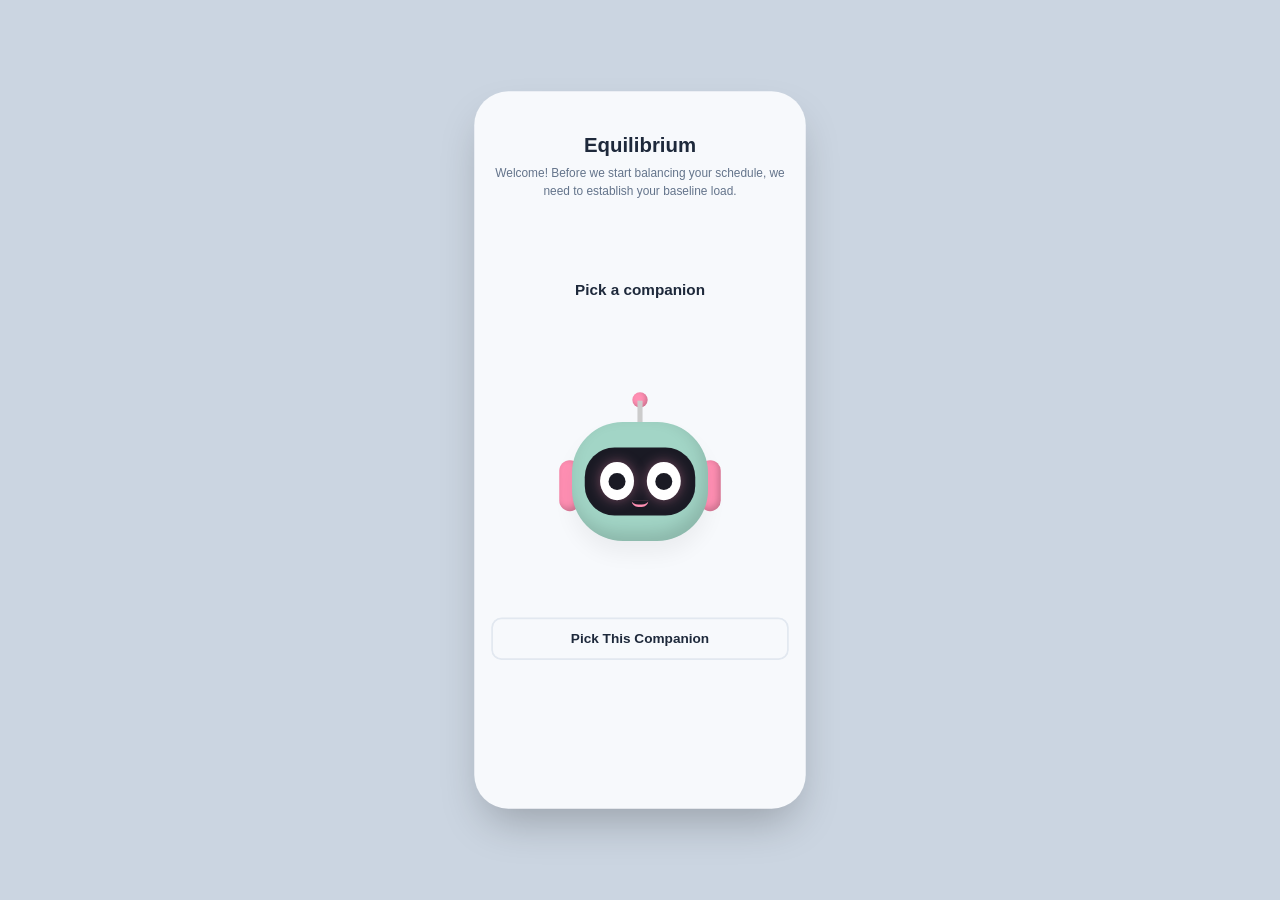
==== Carry.html @ 3a6c18b0 "First commit" ====
<!DOCTYPE html>
<html lang="en">
<head>
    <meta charset="UTF-8">
    <meta name="viewport" content="width=device-width, initial-scale=1.0">
    <title>Beating the Burnout - App Prototype</title>
    <link rel="stylesheet" href="Carry.css">
</head>
<body>

    <div class="mobile-frame">
        
        <div id="view-welcome" class="view active">
            <h1 style="text-align: center; margin-top: 20px;">Equilibrium</h1>
            <p style="text-align: center;">Welcome! Before we start balancing your schedule, we need to establish your baseline load.</p>
            
            <div class="avatar-selection">

                <h2 id="avatarTitle" style="text-align: center; margin-top: 0;">Pick a companion</h2>
                <div class="speech-bubble" id="welcomeSpeechBubble">Hi! Swipe to pick your companion.</div>
                <div class="carousel" id="avatarCarousel">
                    <div class="carousel-slide">
                        <div class="robot-wrapper">
                            <div class="antenna-ball"></div><div class="antenna"></div>
                            <div class="ear left"></div><div class="ear right"></div>
                            <div class="robot-head">
                                <div class="robot-face">
                                    <div class="eye"><div class="pupil"></div></div>
                                    <div class="eye"><div class="pupil"></div></div>
                                    <div class="smile"></div>
                                </div>
                            </div>
                        </div>
                    </div>
                    
                    <div class="carousel-slide">
                        <div class="robot-wrapper alt-robot">
                            <div class="antenna-ball"></div><div class="antenna"></div>
                            <div class="ear left"></div><div class="ear right"></div>
                            <div class="robot-head">
                                <div class="robot-face">
                                    <div class="eye"><div class="pupil"></div></div>
                                    <div class="eye"><div class="pupil"></div></div>
                                    <div class="smile"></div>
                                </div>
                            </div>
                        </div>
                    </div>
                </div>

                <button class="btn btn-outline" id="pickAvatarBtn" onclick="selectAvatar()">Pick This Companion</button>
            </div>

            <button class="btn hidden" id="startSetupBtn" onclick="goTo('view-profile-setup')">Start Setup</button>
        </div>


        <div id="view-profile-setup" class="view" style="justify-content: center; padding-bottom: 30px;">
    
            <div style="position: relative;">
                <h1 style="max-width: 60%; margin-top: 0;">Profile Setup</h1>
                <p>Tell us a bit about yourself.</p>
                
                <!-- The "Play Area" for the robot -->
                <div class="robot-stage">
                    <div class="robot-mover" id="miniCompanionMover">
                        
                        <!-- Scaler wrapper locks the size -->
                        <div class="robot-scaler" style="transform: scale(0.22); transform-origin: top right; pointer-events: auto; cursor: pointer;">
                            
                            <div class="robot-wrapper walking" id="miniCompanion">
                                            
                                <div class="zzz z1">Z</div>
                                <div class="zzz z2">z</div>
                                <div class="zzz z3">z</div>

                                <div class="antenna-ball"></div><div class="antenna"></div>
                                <div class="ear left"></div><div class="ear right"></div>
                                <div class="robot-head">
                                    <div class="robot-face">
                                        <div class="eye"><div class="pupil"></div></div>
                                        <div class="eye"><div class="pupil"></div></div>
                                        <div class="smile"></div>
                                    </div>
                                </div>
                                
                                <!-- The Body -->
                                <div class="robot-body">
                                    <div class="robot-arm left"></div>
                                    <div class="robot-arm right"></div>
                                    <div class="robot-chest"></div>
                                </div>

                                <!-- The Legs -->
                                <div class="robot-leg left"></div>
                                <div class="robot-leg right"></div>
                                            
                            </div> <!-- Closes robot-wrapper -->
                        </div> <!-- Closes robot-scaler -->
                    </div> <!-- Closes robot-mover -->
                </div> <!-- Closes robot-stage -->
            </div> <!-- Closes the relative header container -->
            
            <!-- Now the form sits safely OUTSIDE the robot's stage -->
            <div class="input-group"><label>Name</label><input type="text" placeholder="Your Name" class="idle-tracker"></div>
            <div class="input-group"><label>Age</label><input type="number" placeholder="e.g. 21" class="idle-tracker"></div>
            <div class="input-group"><label>Field of Study</label><input type="text" value="BSc Computer Science (AI)" class="idle-tracker"></div>
            <div class="input-group"><label>Year of Study</label>
                <select class="idle-tracker"><option>Year 1</option><option>Year 2</option><option>Year 3</option><option>Year 4</option></select>
            </div>
            
            <button class="btn" style="margin-top: 20px;" onclick="goTo('view-schedule-setup')">Next: Weekly Schedule</button>
        </div>

        <div id="view-schedule-setup" class="view">
    
            <!-- Header Layout -->
            <div style="position: relative; margin-bottom: 20px; margin-top: 15px; display: flex; justify-content: space-between; align-items: flex-start;">
                
                <!-- Left Text Container (Restricted width so it forces a clean wrap) -->
                <div style="max-width: 170px;">
                    <h1 style="margin-top: 0; margin-bottom: 4px; font-size: 22px; line-height: 1.2;">Weekly Schedule</h1>
                    <p style="margin-bottom: 0; font-size: 13px;">Plan your average week.</p>
                </div>
                
                <!-- Right Robot & Speech Bubble Container -->
                <div class="robot-stage" style="position: relative; top: 0; right: 0; width: 110px; height: 100px; flex-shrink: 0;">
                    <div class="schedule-speech-bubble" id="scheduleSpeechBubble">
                        Lots of classes! You're expanding your mind. 🧠
                    </div>
                    
                    <div class="robot-scaler" style="transform: scale(0.24); transform-origin: top right; position: absolute; top: 0; right: 0;">
                        <div class="robot-wrapper" id="scheduleCompanion">
                            <div class="antenna-ball"></div><div class="antenna"></div>
                            <div class="ear left"></div><div class="ear right"></div>
                            <div class="robot-head">
                                <div class="robot-face">
                                    <div class="eye"><div class="pupil"></div></div>
                                    <div class="eye"><div class="pupil"></div></div>
                                    <div class="smile"></div>
                                </div>
                            </div>
                            <div class="robot-body" style="transform: translateX(-50%) translateY(20px);">
                                <div class="robot-arm left"></div>
                                <div class="robot-arm right"></div>
                                <div class="robot-chest"></div>
                            </div>
                            <div class="robot-leg left" style="transform: translateY(20px);"></div>
                            <div class="robot-leg right" style="transform: translateY(20px);"></div>
                        </div>
                    </div>
                </div>
            </div>

            <!-- Total Hours Counter -->
            <div style="text-align: center; margin-bottom: 15px; background: white; padding: 10px; border-radius: 12px; border: 1px solid var(--border);">
                <span style="font-size: 14px; font-weight: 600; color: var(--text-muted);">Total Weekly Load: <strong id="weeklyTotalDisplay" style="color: var(--primary); font-size: 18px;">0</strong> hours</span>
            </div>

            <!-- JavaScript will inject the 7 days here -->
            <div id="scheduleAccordion" style="display: flex; flex-direction: column; gap: 10px;"></div>
            
            <button class="btn" style="margin-top: 20px;" onclick="goTo('view-survey')">Next: Stress Survey</button>
        </div>

        <div id="view-survey" class="view" style="justify-content: center; align-items: center; padding-bottom: 40px; padding-top: 50px;">
            
            <p id="surveyProgress" style="font-size: 14px; font-weight: 700; color: var(--text-muted); margin-bottom: 30px; text-transform: uppercase; letter-spacing: 1px;">Question 1 of 10</p>
            
            <!-- Adjusted height from 260px to 200px to keep the layout tight -->
            <div class="robot-stage" style="position: relative; width: 100%; height: 200px; margin-bottom: 20px; display: flex; justify-content: center;">
                
                <div class="survey-speech-bubble" id="surveySpeechBubble">
                    How often have you felt mentally overwhelmed by academic demands?
                </div>
                
                <!-- Robot scaled up to 0.55 (Head Only) -->
                <div class="robot-scaler" style="transform: scale(0.55); transform-origin: top center; position: absolute; top: 115px;">
                    <div class="robot-wrapper" id="surveyCompanion">
                        <div class="antenna-ball"></div><div class="antenna"></div>
                        <div class="ear left"></div><div class="ear right"></div>
                        <div class="robot-head">
                            <div class="robot-face">
                                <div class="eye"><div class="pupil"></div></div>
                                <div class="eye"><div class="pupil"></div></div>
                                <div class="smile"></div>
                            </div>
                        </div>
                    </div>
                </div>
            </div>

            <!-- Survey Options -->
            <div id="surveyOptions" style="width: 100%; transition: opacity 0.3s;">
                
                <div id="surveyAnswerButtons" style="display: flex; flex-direction: column; gap: 12px;">
                    <button class="btn btn-outline" style="margin-top: 0;" onclick="answerSurvey(1)">Never</button>
                    <button class="btn btn-outline" style="margin-top: 0;" onclick="answerSurvey(2)">Rarely</button>
                    <button class="btn btn-outline" style="margin-top: 0;" onclick="answerSurvey(3)">Sometimes</button>
                    <button class="btn btn-outline" style="margin-top: 0;" onclick="answerSurvey(4)">Often</button>
                    <button class="btn btn-outline" style="margin-top: 0;" onclick="answerSurvey(5)">Always</button>
                </div>
                
                <button id="surveyIdleButton" class="btn hidden" style="margin-top: 0;" onclick="wakeSurveyRobot()">Yes, I'm here!</button>

            </div>
            
        </div>

        <div id="view-calendar" class="view" style="padding-top: 40px;">
            <p style="font-size: 11px; font-weight: 700; color: var(--text-muted); text-transform: uppercase; letter-spacing: 1.5px; margin-bottom: 8px;">Class Schedule</p>
            <h1 style="margin-top: 0; margin-bottom: 15px; font-size: 28px;">Import your timetable</h1>
            <p style="margin-bottom: 30px;">Export your university calendar as a .ics file and import it here. Equilibrium will use it to understand your class density.</p>
            
            <!-- File Drop Zone -->
            <div class="drop-zone" id="calendarDropZone" onclick="simulateFileUpload()">
                <span style="font-size: 36px; display: block; margin-bottom: 12px;">📅</span>
                <div style="font-weight: 700; color: var(--text-dark); margin-bottom: 5px; font-size: 15px;">Drop your .ics file here</div>
                <div style="font-size: 13px; color: var(--text-muted);">or tap to browse files</div>
            </div>

            <!-- Instructions Box -->
            <div class="info-box">
                <div style="font-weight: 700; color: #1e40af; font-size: 13px; margin-bottom: 6px;">How to export from your uni portal</div>
                <div style="font-size: 12px; color: #475569; line-height: 1.6;">
                    Most university portals (like APSpace, Outlook, or Canvas) let you export your timetable as an .ics file from Settings → Export or Download calendar.
                </div>
            </div>

            <div style="flex: 1;"></div>

            <button id="importBtn" class="btn disabled-btn" disabled>Choose a file first</button>
            <button class="btn btn-outline" style="border: none; margin-top: 10px; color: var(--text-muted); font-weight: 600;" onclick="goTo('view-overview')">Skip for now</button>
        </div>

        <div id="view-overview" class="view" style="justify-content: center; align-items: center; text-align: center;">
            
            <!-- Centered Robot Avatar (Tighter height to remove the invisible gap) -->
            <div class="robot-stage" style="position: relative; width: 100%; height: 75px; margin-bottom: 5px;">
                <div class="robot-scaler" style="position: absolute; top: 0; left: 50%; transform: translateX(-50%) scale(0.45); transform-origin: top center;">
                    <div class="robot-wrapper" id="overviewCompanion">
                        <div class="antenna-ball"></div><div class="antenna"></div>
                        <div class="ear left"></div><div class="ear right"></div>
                        <div class="robot-head">
                            <div class="robot-face">
                                <div class="eye"><div class="pupil"></div></div>
                                <div class="eye"><div class="pupil"></div></div>
                                <div class="smile"></div>
                            </div>
                        </div>
                    </div>
                </div>
            </div>

            <!-- Dynamic Summary Text -->
            <h2 style="margin-bottom: 5px; color: var(--text-muted); font-size: 13px; text-transform: uppercase; letter-spacing: 1px;">Stress Level</h2>
            <h1 id="overviewLevel" style="font-size: 42px; color: var(--urgent); margin-top: 0; margin-bottom: 12px;">High</h1>
            
            <p id="overviewText" style="max-width: 90%; margin: 0 auto 25px auto; font-size: 15px; color: var(--text-dark); font-weight: 500; line-height: 1.5;">
                Maintaining a perfect academic record takes immense dedication. You're already carrying a heavy load, so your Rebalance tab will be crucial — check it daily.
            </p>

            <!-- Side-by-Side Metric Cards -->
            <div style="display: flex; gap: 15px; width: 100%; margin-bottom: 25px;">
                <div class="card stat-card" style="flex: 1; margin-bottom: 0;">
                    <div class="stat-value" id="overviewHours">0h</div>
                    <div class="stat-label">Weekly Commitment</div>
                </div>
                <div class="card stat-card" style="flex: 1; margin-bottom: 0;">
                    <div class="stat-value" id="overviewScore" style="color: var(--urgent);">0%</div>
                    <div class="stat-label">Stress Score</div>
                </div>
            </div>
            
            <!-- Added margin-top: 0 to override the global CSS pushing it to the bottom -->
            <button class="btn" style="margin-top: 0;" onclick="launchApp()">Enter Dashboard</button>
        </div>

        <div id="main-dashboard" class="view" style="padding-top: 30px; padding-bottom: 90px;">
            
            <!-- Dark Hero Card -->
            <div class="dark-hero-card">
                <div style="font-size: 10px; font-weight: 700; color: #a8a29e; letter-spacing: 1px; margin-bottom: 5px;">BURNOUT RISK</div>
                
                <div style="display: flex; align-items: baseline; gap: 10px; margin-bottom: 10px;">
                    <div id="dashScore" style="font-size: 48px; font-family: Georgia, serif; color: white;">61</div>
                    <div id="dashStatus" style="font-size: 14px; font-weight: 700; color: #d97706;">Elevated</div>
                </div>
                
                <p style="font-size: 12px; color: #a8a29e; max-width: 70%; margin: 0; line-height: 1.4;">
                    You're carrying a lot. Check the Rebalance tab for targeted relief.
                </p>

                <!-- Interactive Dashboard Robot -->
                <div class="dash-speech-bubble" id="dashSpeechBubble">Tap me for a quick check-in!</div>
                <div class="robot-scaler" style="position: absolute; top: 15px; right: 15px; transform: scale(0.35); transform-origin: top right; cursor: pointer;">
                    <div class="robot-wrapper" id="dashCompanion" onclick="interactDashRobot()">
                        <div class="antenna-ball"></div><div class="antenna"></div>
                        <div class="ear left"></div><div class="ear right"></div>
                        <div class="robot-head">
                            <div class="robot-face">
                                <div class="eye"><div class="pupil"></div></div>
                                <div class="eye"><div class="pupil"></div></div>
                                <div class="smile"></div>
                            </div>
                        </div>
                    </div>
                </div>
            </div>

            <!-- Load Distribution Radar (Inline SVG) -->
            <div class="card" style="padding: 20px; display: flex; flex-direction: column; align-items: center;">
                <div style="font-size: 11px; font-weight: 700; color: var(--text-muted); letter-spacing: 1px; margin-bottom: 20px; align-self: flex-start;">LOAD DISTRIBUTION</div>
                
                <svg viewBox="0 0 120 115" style="width: 100%; max-width: 250px; overflow: visible;">
                    <!-- Web Grid -->
                    <polygon points="60,20 98,47.6 83.5,92.4 36.5,92.4 22,47.6" fill="none" stroke="#e2e8f0" stroke-width="1"/>
                    <polygon points="60,40 79,53.8 71.7,76.2 48.2,76.2 41,53.8" fill="none" stroke="#e2e8f0" stroke-width="1"/>
                    
                    <!-- Spokes -->
                    <line x1="60" y1="60" x2="60" y2="20" stroke="#e2e8f0" stroke-width="1"/>
                    <line x1="60" y1="60" x2="98" y2="47.6" stroke="#e2e8f0" stroke-width="1"/>
                    <line x1="60" y1="60" x2="83.5" y2="92.4" stroke="#e2e8f0" stroke-width="1"/>
                    <line x1="60" y1="60" x2="36.5" y2="92.4" stroke="#e2e8f0" stroke-width="1"/>
                    <line x1="60" y1="60" x2="22" y2="47.6" stroke="#e2e8f0" stroke-width="1"/>
                    
                    <!-- Data Polygon (Fills based on percentages) -->
                    <polygon points="60,24 82.8,52.5 69.4,72.9 45.8,79.4 48.5,56.2" fill="rgba(47, 62, 70, 0.15)" stroke="#2f3e46" stroke-width="1.5" stroke-linejoin="round"/>
                    
                    <!-- Colored Data Points -->
                    <circle cx="60" cy="24" r="3.5" fill="#3b82f6" /> <!-- Mental -->
                    <circle cx="82.8" cy="52.5" r="3.5" fill="#0f766e" /> <!-- Time -->
                    <circle cx="69.4" cy="72.9" r="3.5" fill="#84cc16" /> <!-- Physical -->
                    <circle cx="45.8" cy="79.4" r="3.5" fill="#ea580c" /> <!-- Social -->
                    <circle cx="48.5" cy="56.2" r="3.5" fill="#a16207" /> <!-- Errands -->

                    <!-- Labels -->
                    <text x="60" y="12" font-size="5" text-anchor="middle" fill="#64748b" font-weight="700">Mental</text>
                    <text x="102" y="50" font-size="5" text-anchor="start" fill="#64748b" font-weight="700">Time</text>
                    <text x="86" y="102" font-size="5" text-anchor="middle" fill="#64748b" font-weight="700">Physical</text>
                    <text x="34" y="102" font-size="5" text-anchor="middle" fill="#64748b" font-weight="700">Social</text>
                    <text x="18" y="50" font-size="5" text-anchor="end" fill="#64748b" font-weight="700">Errands</text>
                </svg>
            </div>

            <!-- Category Grid with Progress Rings -->
            <div class="category-grid">
                <!-- Variables handle the ring colors and fill percentages -->
                <div class="cat-card" style="background: #eff6ff; --c-bg: #eff6ff; --c-fill: #3b82f6; --c-track: #dbeafe; --pct: 90%; --c-text: #1e3a8a;">
                    <div class="cat-ring"><span>90%</span></div>
                    <div><div class="cat-title">Mental</div><div class="cat-status">Overloaded</div></div>
                </div>
                
                <div class="cat-card" style="background: #f0fdf4; --c-bg: #f0fdf4; --c-fill: #0f766e; --c-track: #ccfbf1; --pct: 60%; --c-text: #134e4a;">
                    <div class="cat-ring"><span>60%</span></div>
                    <div><div class="cat-title">Time</div><div class="cat-status">Heavy</div></div>
                </div>
                
                <div class="cat-card" style="background: #f0fdfa; --c-bg: #f0fdfa; --c-fill: #84cc16; --c-track: #ecfccb; --pct: 40%; --c-text: #3f6212;">
                    <div class="cat-ring"><span>40%</span></div>
                    <div><div class="cat-title">Physical</div><div class="cat-status">Moderate</div></div>
                </div>
                
                <div class="cat-card" style="background: #fff7ed; --c-bg: #fff7ed; --c-fill: #ea580c; --c-track: #ffedd5; --pct: 60%; --c-text: #9a3412;">
                    <div class="cat-ring"><span>60%</span></div>
                    <div><div class="cat-title">Social</div><div class="cat-status">Heavy</div></div>
                </div>
                
                <div class="cat-card" style="background: #fafaf9; --c-bg: #fafaf9; --c-fill: #a16207; --c-track: #e7e5e4; --pct: 30%; --c-text: #44403c;">
                    <div class="cat-ring"><span>30%</span></div>
                    <div><div class="cat-title">Errands</div><div class="cat-status">Moderate</div></div>
                </div>
            </div>

            <!-- Existing Current Tasks (Retained) -->
            <div class="card">
                <h2>Current Tasks</h2>
                <div class="task-item">
                    <div><div style="font-size:14px; font-weight:600; color:var(--text-dark);">Anti-Scam Chatbot NLP</div><span class="tag tag-urgent">Urgent</span><span class="tag tag-area">🧠 Mental</span></div>
                </div>
                <div class="task-item">
                    <div><div style="font-size:14px; font-weight:600; color:var(--text-dark);">Tour Management Slides</div><span class="tag tag-normal">Normal</span><span class="tag tag-area">⏱️ Time</span></div>
                </div>
            </div>

        </div>

        <div id="main-rebalance" class="view">
            <h1>Rebalance</h1>
            <p>Actions to lower your stress levels.</p>

            <div class="card" style="border-left: 4px solid var(--urgent);">
                <h2>🚨 Urgent Actions (Do Today)</h2>
                <div class="task-item">
                    <div><div style="font-size:14px; font-weight:600;">4-7-8 Breathing Exercise</div><p style="margin:0; font-size:12px;">Takes 3 minutes. High mental load detected.</p></div>
                    <button style="background:var(--primary); color:white; border:none; padding:8px 12px; border-radius:8px;">Start</button>
                </div>
                <div class="task-item">
                    <div><div style="font-size:14px; font-weight:600;">Do Nothing for 15 Min</div><p style="margin:0; font-size:12px;">Mandatory circuit breaker.</p></div>
                    <button style="background:var(--primary); color:white; border:none; padding:8px 12px; border-radius:8px;">Start</button>
                </div>
            </div>

            <div class="card" style="border-left: 4px solid var(--normal);">
                <h2>🌱 Normal Actions (This Week)</h2>
                <div class="task-item"><div><div style="font-size:14px; font-weight:600;">Step outside for 10 min</div><span class="tag tag-area">💪 Physical</span></div></div>
                <div class="task-item"><div><div style="font-size:14px; font-weight:600;">Clear two small errands</div><span class="tag tag-area">🛍️ Errands</span></div></div>
            </div>
        </div>

        <div id="main-log" class="view">
            <h1>Log Load</h1>
            <p>Add a new task to your schedule.</p>
            
            <div class="card">
                <div class="input-group"><label>Task Name</label><input type="text" placeholder="e.g. Study for AI Midterm"></div>
                <div class="input-group"><label>Category Area</label><select><option>Mental</option><option>Time</option><option>Physical</option><option>Social</option><option>Errands</option></select></div>
                <div class="input-group"><label>Urgency Level</label><select><option>Normal</option><option>Urgent</option></select></div>
                <div class="input-group"><label>Estimated Stress (1-10)</label><input type="number" placeholder="8"></div>
                <div class="input-group"><label>Deadline</label><input type="date"></div>
                <button class="btn">Add to Schedule</button>
            </div>

            <h2>Current Log</h2>
            <div class="card">
                <div class="task-item"><div><strong>APU Atrium Prep</strong> <br><span class="tag tag-area">👥 Social</span></div><span>Due Friday</span></div>
                <div class="task-item"><div><strong>Laundry</strong> <br><span class="tag tag-area">🛍️ Errands</span></div><span>Due Sunday</span></div>
            </div>
        </div>

        <div id="main-profile" class="view">
            <h1>Profile</h1>
            <div class="card">
                <h2>Demographics</h2>
                <p style="margin-bottom: 5px;"><strong>Name:</strong> Demo User</p>
                <p style="margin-bottom: 5px;"><strong>University:</strong> APU</p>
                <p style="margin-bottom: 5px;"><strong>Program:</strong> BSc Computer Science (AI)</p>
                <p style="margin-bottom: 5px;"><strong>CGPA Record:</strong> 4.0</p>
            </div>

            <div class="card">
                <h2>Stress Baseline</h2>
                <p>Your current baseline risk is <strong>65%</strong>.</p>
                <button class="btn btn-outline" onclick="startRetest()">Re-test Stress Level</button>
            </div>

            <div class="card">
                <h2>Weekly Schedule Load</h2>
                <div style="display:flex; align-items:flex-end; height:100px; gap:8px; margin-top:20px;">
                    <div style="flex:1; background:var(--c-time); height:60%; border-radius:4px 4px 0 0;"></div>
                    <div style="flex:1; background:var(--c-time); height:80%; border-radius:4px 4px 0 0;"></div>
                    <div style="flex:1; background:var(--urgent); height:95%; border-radius:4px 4px 0 0;"></div>
                    <div style="flex:1; background:var(--c-time); height:70%; border-radius:4px 4px 0 0;"></div>
                    <div style="flex:1; background:var(--c-time); height:50%; border-radius:4px 4px 0 0;"></div>
                    <div style="flex:1; background:var(--c-social); height:30%; border-radius:4px 4px 0 0;"></div>
                    <div style="flex:1; background:var(--c-social); height:40%; border-radius:4px 4px 0 0;"></div>
                </div>
                <div style="display:flex; justify-content:space-between; margin-top:8px; font-size:10px; font-weight:bold; color:var(--text-muted);">
                    <span>M</span><span>T</span><span>W</span><span>T</span><span>F</span><span>S</span><span>S</span>
                </div>
            </div>
        </div>

        <div id="main-robot" class="view">
            <h1>AI Assistant</h1>
            <p>Daily Check-in.</p>
            
            <div class="card" style="height: 400px; display: flex; flex-direction: column; background: #f8fafc;">
                <div style="text-align: center; font-size: 10px; color: var(--text-muted); margin-bottom: 15px;">Today, 8:00 AM</div>
                <div class="chat-msg bot"><div class="bubble">Good morning! Your total burnout risk has slightly increased to 75% 🔴 based on yesterday's logs.</div></div>
                <div class="chat-msg bot"><div class="bubble">You have 2 urgent tasks today: Anti-Scam Chatbot NLP and 4-7-8 Breathing. How is your Mental load feeling right now?</div></div>
                <div class="chat-msg user"><div class="bubble">A bit high. I need to focus on the chatbot today.</div></div>

                <div style="flex: 1;"></div>
                <div style="display: flex; gap: 10px;">
                    <input type="text" placeholder="Reply..." style="flex:1; padding:12px; border:1px solid var(--border); border-radius:20px;">
                    <button style="background:var(--primary); color:white; border:none; border-radius:50%; width:40px; height:40px;">↑</button>
                </div>
            </div>
        </div>

        <div class="bottom-nav" id="appNav">
            <button class="nav-btn active" onclick="navTo('main-dashboard', this)">📊<span>Dash</span></button>
            <button class="nav-btn" onclick="navTo('main-rebalance', this)">⚡<span>Rebalance</span></button>
            <button class="nav-btn" onclick="navTo('main-log', this)">➕<span>Log</span></button>
            <button class="nav-btn" onclick="navTo('main-profile', this)">👤<span>Profile</span></button>
            <button class="nav-btn" onclick="navTo('main-robot', this)">🤖<span>AI Chat</span></button>
        </div>

    </div>

    <script src="Carry.js"></script>
</body>
</html>
---- Carry.css ----
:root {
    --bg-color: #f7f9fc;
    --surface: #ffffff;
    --primary: #4f46e5;
    --primary-light: #e0e7ff;
    --text-dark: #1e293b;
    --text-muted: #64748b;
    --border: #e2e8f0;
    --urgent: #ef4444;
    --normal: #10b981;
    
    /* Radar Colors */
    --c-mental: #8b5cf6;
    --c-time: #3b82f6;
    --c-physical: #f43f5e;
    --c-social: #f59e0b;
    --c-errands: #10b981;

    /* Robot Colors */
    --robot-teal: #a2d5c6;
    --robot-pink: #ff8fb3;
    --robot-dark: #1a1a24;
}

* { box-sizing: border-box; margin: 0; padding: 0; font-family: -apple-system, BlinkMacSystemFont, "Segoe UI", Roboto, sans-serif; }

body {
    background: #cbd5e1;
    display: flex; justify-content: center; align-items: center;
    min-height: 100vh;
}

.mobile-frame {
    width: 390px; height: 844px; background: var(--bg-color);
    border-radius: 40px; box-shadow: 0 25px 50px -12px rgba(0, 0, 0, 0.25);
    position: relative; overflow: hidden; display: flex; flex-direction: column;
}

/* View Controller */
.view { display: none; flex-direction: column; height: 100%; overflow-y: auto; padding: 30px 20px 100px 20px; scrollbar-width: none; }
.view::-webkit-scrollbar { display: none; }
.view.active { display: flex; animation: fadeIn 0.3s ease-out; }
@keyframes fadeIn { from { opacity: 0; transform: translateY(10px); } to { opacity: 1; transform: translateY(0); } }

/* Typography & Globals */
h1 { font-size: 24px; color: var(--text-dark); margin-bottom: 8px; }
h2 { font-size: 18px; color: var(--text-dark); margin-bottom: 12px; margin-top: 20px; }
p { color: var(--text-muted); font-size: 14px; line-height: 1.5; margin-bottom: 20px; }

.btn {
    background: var(--primary); color: white; border: none; padding: 14px;
    border-radius: 12px; font-size: 16px; font-weight: 600; cursor: pointer;
    width: 100%; text-align: center; margin-top: auto; transition: all 0.2s;
}
.btn:active { transform: scale(0.98); }
.btn-outline { background: transparent; border: 2px solid var(--border); color: var(--text-dark); margin-top: 10px; }
.hidden { display: none !important; }

.card { background: var(--surface); border-radius: 16px; padding: 16px; margin-bottom: 16px; box-shadow: 0 4px 6px -1px rgba(0,0,0,0.05); border: 1px solid var(--border); }
.input-group { margin-bottom: 15px; }
.input-group label { display: block; font-size: 12px; font-weight: 600; color: var(--text-muted); margin-bottom: 5px; text-transform: uppercase; }
.input-group input, .input-group select { width: 100%; padding: 12px; border: 1px solid var(--border); border-radius: 8px; background: #f8fafc; font-size: 14px; }

/* ================= ROBOT & CAROUSEL CSS ================= */
.avatar-selection { flex: 1; display: flex; flex-direction: column; justify-content: center; position: relative; }

/* Shared Speech Bubble */
.speech-bubble {
    background: white; color: var(--text-dark); padding: 15px 20px; border-radius: 20px; font-weight: 600; font-size: 15px;
    box-shadow: 0 10px 20px rgba(0,0,0,0.1); 
    position: relative; /* Changed from absolute */
    width: 85%; margin: 15px auto 0 auto; /* Centers it and adds space above */
    opacity: 0; transform: translateY(10px); transition: all 0.3s ease; text-align: center; z-index: 200; pointer-events: none;
}
.speech-bubble.active { opacity: 1; transform: translateY(0); }
.speech-bubble::after { content: ''; position: absolute; bottom: -10px; left: 50%; transform: translateX(-50%); border-width: 10px 10px 0; border-style: solid; border-color: white transparent transparent transparent; }

.carousel {
    display: flex; overflow-x: auto; scroll-snap-type: x mandatory;
    scrollbar-width: none; gap: 20px; padding: 20px 0; margin-bottom: 20px;
    scroll-behavior: smooth; margin-top: 10px; /* Reduced to bring the robots closer to the bubble */
}
.carousel::-webkit-scrollbar { display: none; }
.carousel-slide { flex: 0 0 100%; scroll-snap-align: center; display: flex; justify-content: center; align-items: center; height: 220px; }

.robot-wrapper { position: relative; animation: float 4s ease-in-out infinite; cursor: pointer; }
.robot-wrapper.dizzy { animation: shake 0.5s ease-in-out infinite; }

@keyframes float { 0%, 100% { transform: translateY(0px); } 50% { transform: translateY(-15px); } }
@keyframes shake { 0%, 100% { transform: translate(0, 0); } 25% { transform: translate(-2px, 2px); } 50% { transform: translate(2px, -2px); } 75% { transform: translate(-2px, -2px); } }
@keyframes cycle-eye { 0% { transform: rotate(0deg) translateX(8px); } 100% { transform: rotate(360deg) translateX(8px); } }

.ear { width: 25px; height: 60px; background: var(--robot-pink); position: absolute; top: 45px; border-radius: 15px; box-shadow: inset -3px -3px 8px rgba(0,0,0,0.2); z-index: 1; }
.ear.left { left: -15px; } .ear.right { right: -15px; }
.antenna { width: 6px; height: 30px; background: #ccc; position: absolute; top: -25px; left: 50%; transform: translateX(-50%); z-index: 1; }
.antenna-ball { width: 18px; height: 18px; background: var(--robot-pink); border-radius: 50%; position: absolute; top: -35px; left: 50%; transform: translateX(-50%); box-shadow: inset -2px -2px 5px rgba(0,0,0,0.2); }
.robot-head { width: 160px; height: 140px; background: var(--robot-teal); border-radius: 60px; position: relative; box-shadow: inset -5px -10px 20px rgba(0,0,0,0.15), 0 15px 25px rgba(0,0,0,0.05); display: flex; justify-content: center; align-items: center; z-index: 2; }
.robot-face { width: 130px; height: 80px; background: var(--robot-dark); border-radius: 35px; display: flex; justify-content: center; align-items: center; gap: 15px; position: relative; }

/* --- Robot Body Parts --- */
.robot-body {
    width: 110px;
    height: 85px; /* Increased height so it shows at small scale */
    background: var(--robot-teal);
    border-radius: 40px 40px 30px 30px;
    position: absolute;
    top: 125px; /* Pushed further down from the head */
    left: 50%;
    transform: translateX(-50%);
    z-index: 1; /* Keeps it behind the head */
    box-shadow: inset -5px -10px 20px rgba(0,0,0,0.15), 0 10px 15px rgba(0,0,0,0.05);
}

.robot-arm {
    width: 26px;
    height: 60px;
    background: var(--robot-pink);
    border-radius: 13px;
    position: absolute;
    top: 15px;
    z-index: 0;
    box-shadow: inset -3px -3px 8px rgba(0,0,0,0.2);
}

.robot-arm.left { left: -15px; transform: rotate(20deg); }
.robot-arm.right { right: -15px; transform: rotate(-20deg); }

.robot-chest {
    width: 40px;
    height: 15px;
    background: var(--robot-dark);
    border-radius: 10px;
    position: absolute;
    top: 35px;
    left: 50%;
    transform: translateX(-50%);
    opacity: 0.8;
}

/* --- Robot Legs --- */
.robot-leg {
    width: 24px;
    height: 40px;
    background: var(--robot-pink);
    border-radius: 12px;
    position: absolute;
    top: 195px; /* Tucks it slightly inside the bottom of the body */
    z-index: 0; /* Keeps it behind the torso */
    box-shadow: inset -3px -3px 8px rgba(0,0,0,0.2);
}

.robot-leg.left { left: 45px; }
.robot-leg.right { right: 45px; }

/* Ensure the alternate yellow robot gets matching legs */
.alt-robot .robot-leg { background: #ef476f; box-shadow: none; }

/* Ensure the alternate yellow robot gets its matching body */
.alt-robot .robot-body { background: #ffd166; }
.alt-robot .robot-arm { background: #ef476f; box-shadow: none; }

.eye { width: 40px; height: 45px; background: #fff; border-radius: 50%; display: flex; justify-content: center; align-items: center; box-shadow: 0 0 15px rgba(255, 143, 179, 0.4); overflow: hidden; position: relative; }
.pupil { width: 20px; height: 20px; background: var(--robot-dark); border-radius: 50%; }
.smile { position: absolute; bottom: 10px; width: 20px; height: 8px; border-bottom: 3px solid var(--robot-pink); border-radius: 0 0 20px 20px; }

.robot-wrapper.dizzy .pupil { animation: cycle-eye 0.5s linear infinite !important; background: var(--robot-dark); }

/* Alternative Robot Colors for Carousel */
.alt-robot .robot-head { background: #ffd166; }
.alt-robot .ear, .alt-robot .antenna-ball, .alt-robot .smile { background: #ef476f; border-bottom-color: #ef476f; box-shadow: none; }
.alt-robot .eye { box-shadow: 0 0 15px rgba(239, 71, 111, 0.4); }
/* ======================================================== */

/* Dashboard Specifics */
.risk-circle { width: 120px; height: 120px; border-radius: 50%; background: conic-gradient(var(--urgent) 0% 75%, var(--border) 75% 100%); display: flex; justify-content: center; align-items: center; margin: 0 auto 20px; }
.risk-inner { width: 90px; height: 90px; background: var(--surface); border-radius: 50%; display: flex; flex-direction: column; justify-content: center; align-items: center; }
.risk-inner h3 { font-size: 28px; color: var(--text-dark); }
.risk-inner span { font-size: 10px; color: var(--text-muted); font-weight: 700; }
.radar-placeholder { height: 180px; width: 100%; background: url('data:image/svg+xml;utf8,<svg viewBox="0 0 100 100" xmlns="http://www.w3.org/2000/svg"><polygon points="50,5 95,40 75,95 25,95 5,40" fill="%23e0e7ff" stroke="%234f46e5" stroke-width="2"/><polygon points="50,25 75,50 65,80 35,80 25,50" fill="rgba(79,70,229,0.5)"/></svg>') center/contain no-repeat; margin-bottom: 20px; }
.bar-wrap { display: flex; align-items: center; margin-bottom: 10px; }
.bar-label { width: 70px; font-size: 12px; font-weight: 600; }
.bar-track { flex: 1; height: 8px; background: var(--border); border-radius: 4px; overflow: hidden; margin: 0 10px; }
.bar-fill { height: 100%; border-radius: 4px; }

/* Task Tags & UI */
.task-item { display: flex; justify-content: space-between; align-items: center; padding: 12px 0; border-bottom: 1px solid var(--border); }
.task-item:last-child { border-bottom: none; }
.tag { padding: 4px 8px; border-radius: 6px; font-size: 11px; font-weight: 700; }
.tag-urgent { background: #fee2e2; color: var(--urgent); }
.tag-normal { background: #d1fae5; color: var(--normal); }
.tag-area { background: var(--border); color: var(--text-muted); margin-left: 5px; }

/* Chat UI */
.chat-msg { margin-bottom: 15px; display: flex; flex-direction: column; }
.chat-msg.bot .bubble { background: var(--primary-light); color: var(--primary); align-self: flex-start; border-bottom-left-radius: 4px; }
.chat-msg.user .bubble { background: var(--primary); color: white; align-self: flex-end; border-bottom-right-radius: 4px; }
.bubble { padding: 12px 16px; border-radius: 16px; max-width: 80%; font-size: 14px; line-height: 1.4; }

/* Navigation Bar */
.bottom-nav { position: absolute; bottom: 0; width: 100%; background: var(--surface); border-top: 1px solid var(--border); display: none; padding: 15px 20px 25px 20px; justify-content: space-between; }
.bottom-nav.active { display: flex; }
.nav-btn { background: transparent; border: none; font-size: 20px; color: var(--text-muted); cursor: pointer; transition: color 0.2s; display: flex; flex-direction: column; align-items: center; gap: 4px; }
.nav-btn span { font-size: 10px; font-weight: 600; }
.nav-btn.active { color: var(--primary); }

/* --- Robot Stage & Pacing --- */
.robot-stage {
    position: absolute;
    top: 0px; right: 0;
    width: 140px; height: 120px;
    pointer-events: none;
}

.robot-mover {
    position: absolute; right: 0;
    animation: pace 7s infinite alternate linear;
}

/* 1. The Pacing (Left to Right) */
@keyframes pace {
    0% { transform: translateX(0px); }
    100% { transform: translateX(-80px); }
}

/* 2. The Walk Cycle (Bobbing & Waddling) */
.robot-wrapper.walking {
    animation: waddle 0.4s infinite alternate ease-in-out;
}
@keyframes waddle {
    0% { transform: translateY(0px) rotate(-3deg); }
    100% { transform: translateY(-15px) rotate(3deg); }
}

/* --- Sleeping State --- */
.robot-mover.sleeping { animation-play-state: paused; }

/* Overrides the walk cycle and pushes the robot down to "sit" */
.robot-mover.sleeping .robot-wrapper { 
    animation: none; 
} 

.robot-mover.sleeping .eye { 
    height: 12px; border-radius: 20px; 
    background: var(--robot-pink); box-shadow: none; 
    margin-top: 15px; 
}
.robot-mover.sleeping .pupil { display: none; }
.robot-mover.sleeping .smile { width: 10px; border-width: 2px; }

/* Zzz Animation */
.zzz {
    position: absolute; color: var(--text-muted); font-weight: 800; font-size: 50px;
    opacity: 0; z-index: 10;
}
.z1 { top: -60px; right: 20px; }
.z2 { top: -90px; right: -10px; font-size: 40px; }
.z3 { top: -110px; right: -30px; font-size: 30px; }

.robot-mover.sleeping .z1 { animation: snore 3s infinite 0s; }
.robot-mover.sleeping .z2 { animation: snore 3s infinite 0.5s; }
.robot-mover.sleeping .z3 { animation: snore 3s infinite 1s; }

@keyframes snore {
    0% { opacity: 0; transform: translateY(0) scale(0.5); }
    50% { opacity: 1; transform: translateY(-30px) scale(1); }
    100% { opacity: 0; transform: translateY(-60px) scale(1.2); }
}


/* --- Schedule Accordion UI --- */
.day-card { background: #fafaf9; border-radius: 16px; overflow: hidden; transition: all 0.3s; }
.day-header { display: flex; align-items: center; padding: 15px; cursor: pointer; }
.day-name { font-weight: 700; color: var(--text-dark); margin-left: 15px; flex-grow: 1; }
.day-summary { display: flex; align-items: center; gap: 10px; font-size: 12px; color: var(--text-muted); font-weight: 600; }
.day-arrow { font-size: 10px; transition: transform 0.3s; color: #a8a29e; }

.day-body { padding: 0 15px 15px 15px; display: none; border-top: 1px solid #e5e5e5; margin-top: 5px; padding-top: 15px; }
.day-card.expanded .day-body { display: block; }
.day-card.expanded .day-arrow { transform: rotate(180deg); }
.day-card.inactive { opacity: 0.5; background: #ffffff; }
.day-card.inactive .day-body { display: none !important; }

/* Plus/Minus Controls */
.hour-row { display: flex; align-items: center; margin-bottom: 15px; font-size: 13px; font-weight: 600; color: var(--text-muted); }
.hour-row:last-child { margin-bottom: 0; }
.dot { width: 8px; height: 8px; border-radius: 50%; margin-right: 10px; }
.hour-controls { margin-left: auto; display: flex; align-items: center; gap: 12px; background: #f5f5f4; border-radius: 12px; padding: 4px 8px; }
.hour-controls button { background: #e7e5e4; border: none; width: 24px; height: 24px; border-radius: 8px; font-weight: bold; cursor: pointer; color: var(--text-dark); display: flex; align-items: center; justify-content: center; }
.hour-controls span { font-weight: 700; width: 16px; text-align: center; color: var(--text-dark); }

/* Custom Toggle Switch */
.day-toggle { position: relative; width: 44px; height: 24px; }
.day-toggle input { opacity: 0; width: 0; height: 0; }
.toggle-label { position: absolute; cursor: pointer; top: 0; left: 0; right: 0; bottom: 0; background-color: #d6d3d1; border-radius: 24px; transition: .4s; }
.toggle-label:before { position: absolute; content: ""; height: 18px; width: 18px; left: 3px; bottom: 3px; background-color: white; border-radius: 50%; transition: .4s; }
.day-toggle input:checked + .toggle-label { background-color: #204035; /* Dark forest green */ }
.day-toggle input:checked + .toggle-label:before { transform: translateX(20px); }

/* --- Robot Shocked State --- */
.robot-wrapper.shocked .eye { height: 45px !important; border-radius: 50% !important; margin-top: 0 !important; }
.robot-wrapper.shocked .pupil { display: block !important; transform: scale(0.7) !important; }
.robot-wrapper.shocked .smile { width: 16px !important; height: 16px !important; background: var(--robot-pink) !important; border: none !important; border-radius: 50% !important; bottom: 5px !important; }

/* --- Schedule Page Speech Bubble --- */
.schedule-speech-bubble {
    position: absolute;
    top: -5px; 
    right: 50px; /* Shifted left a bit more to fit the larger robot and wider bubble */
    background: white; color: var(--text-dark);
    padding: 10px 14px; border-radius: 16px;
    font-size: 12px; /* <--- Increased text size from 10px to 12px for readability */
    font-weight: 600; line-height: 1.4;
    box-shadow: 0 4px 15px rgba(0,0,0,0.08);
    width: 150px; /* <--- Increased width from 120px to 150px */
    text-align: center; z-index: 10;
    transition: all 0.3s ease;
    pointer-events: none;
}

.schedule-speech-bubble::after {
    content: ''; position: absolute; top: 14px; right: -6px;
    border-width: 6px 0 6px 8px; border-style: solid;
    border-color: transparent transparent transparent white;
}


/* --- Survey Page Speech Bubble --- */
.survey-speech-bubble {
    position: absolute;
    top: -20px; left: 50%; transform: translateX(-50%);
    background: white; color: var(--text-dark);
    padding: 16px 20px; border-radius: 20px;
    font-size: 15px; font-weight: 600; line-height: 1.5;
    box-shadow: 0 10px 25px rgba(0,0,0,0.1);
    width: 280px; text-align: center; z-index: 10;
}
.survey-speech-bubble::after {
    content: ''; position: absolute; bottom: -10px; left: 50%; transform: translateX(-50%);
    border-width: 10px 10px 0 10px; border-style: solid;
    border-color: white transparent transparent transparent;
}

/* --- Import Calendar UI --- */
.drop-zone {
    background: var(--surface);
    border: 2px dashed #cbd5e1;
    border-radius: 20px;
    padding: 40px 20px;
    text-align: center;
    margin-bottom: 25px;
    cursor: pointer;
    transition: all 0.2s ease;
}
.drop-zone:active {
    background: #f1f5f9;
    transform: scale(0.98);
}
.info-box {
    background: #eff6ff;
    border-radius: 16px;
    padding: 16px 20px;
    margin-bottom: 20px;
}
.disabled-btn {
    background: #e2e8f0 !important;
    color: #94a3b8 !important;
    cursor: not-allowed;
    box-shadow: none;
}

/* --- Overview Stat Cards --- */
.stat-card {
    padding: 25px 10px;
    display: flex;
    flex-direction: column;
    align-items: center;
    justify-content: center;
    background: #fafaf9; /* Warm off-white */
    border-radius: 20px;
}
.stat-value {
    font-size: 28px;
    font-weight: 700;
    color: #1e293b;
    margin-bottom: 8px;
}
.stat-label {
    font-size: 10px;
    font-weight: 700;
    color: var(--text-muted);
    text-transform: uppercase;
    letter-spacing: 0.5px;
}


/* --- Dashboard UI --- */
.dark-hero-card {
    background: #1c1917; /* Deep dark grey/brown */
    border-radius: 24px;
    padding: 25px 20px;
    position: relative;
    margin-bottom: 20px;
    box-shadow: 0 10px 20px rgba(0,0,0,0.15);
    overflow: hidden;
}
/* Optional subtle circle decoration for the dark card */
.dark-hero-card::before {
    content: ''; position: absolute; top: -30px; right: -20px;
    width: 120px; height: 120px; border-radius: 50%;
    background: rgba(255, 255, 255, 0.03); pointer-events: none;
}

.category-grid {
    display: grid;
    grid-template-columns: 1fr 1fr;
    gap: 12px;
    margin-bottom: 20px;
}
.cat-card {
    display: flex;
    align-items: center;
    padding: 12px;
    border-radius: 16px;
    gap: 12px;
}

/* --- Circular Progress Rings --- */
.cat-ring {
    width: 44px; 
    height: 44px;
    border-radius: 50%;
    background: conic-gradient(var(--c-fill) var(--pct), var(--c-track) 0);
    display: flex; 
    justify-content: center; 
    align-items: center;
    position: relative;
    flex-shrink: 0;
}

/* This inner circle "hollows out" the gradient to make a donut shape */
.cat-ring::before {
    content: '';
    position: absolute;
    width: 32px; 
    height: 32px;
    background: var(--c-bg); /* Matches the card background to blend in */
    border-radius: 50%;
}

.cat-ring span {
    position: relative; 
    z-index: 1;
    font-size: 11px; 
    font-weight: 700; 
    color: var(--c-text);
}

.cat-title { font-size: 13px; font-weight: 700; color: var(--text-dark); margin-bottom: 2px; }
.cat-status { font-size: 11px; color: var(--text-muted); }

/* Dashboard Speech Bubble */
.dash-speech-bubble {
    position: absolute;
    top: 15px; right: 75px;
    background: white; color: var(--text-dark);
    padding: 8px 12px; border-radius: 14px;
    font-size: 11px; font-weight: 600; line-height: 1.3;
    box-shadow: 0 4px 15px rgba(0,0,0,0.15);
    width: 130px; text-align: center; z-index: 10;
    opacity: 0; transform: translateY(10px); transition: all 0.3s ease;
    pointer-events: none;
}
.dash-speech-bubble.active { opacity: 1; transform: translateY(0); }
.dash-speech-bubble::after {
    content: ''; position: absolute; top: 12px; right: -6px;
    border-width: 6px 0 6px 8px; border-style: solid;
    border-color: transparent transparent transparent white;
}





@media (max-height: 900px) { .mobile-frame { transform: scale(0.85); } }
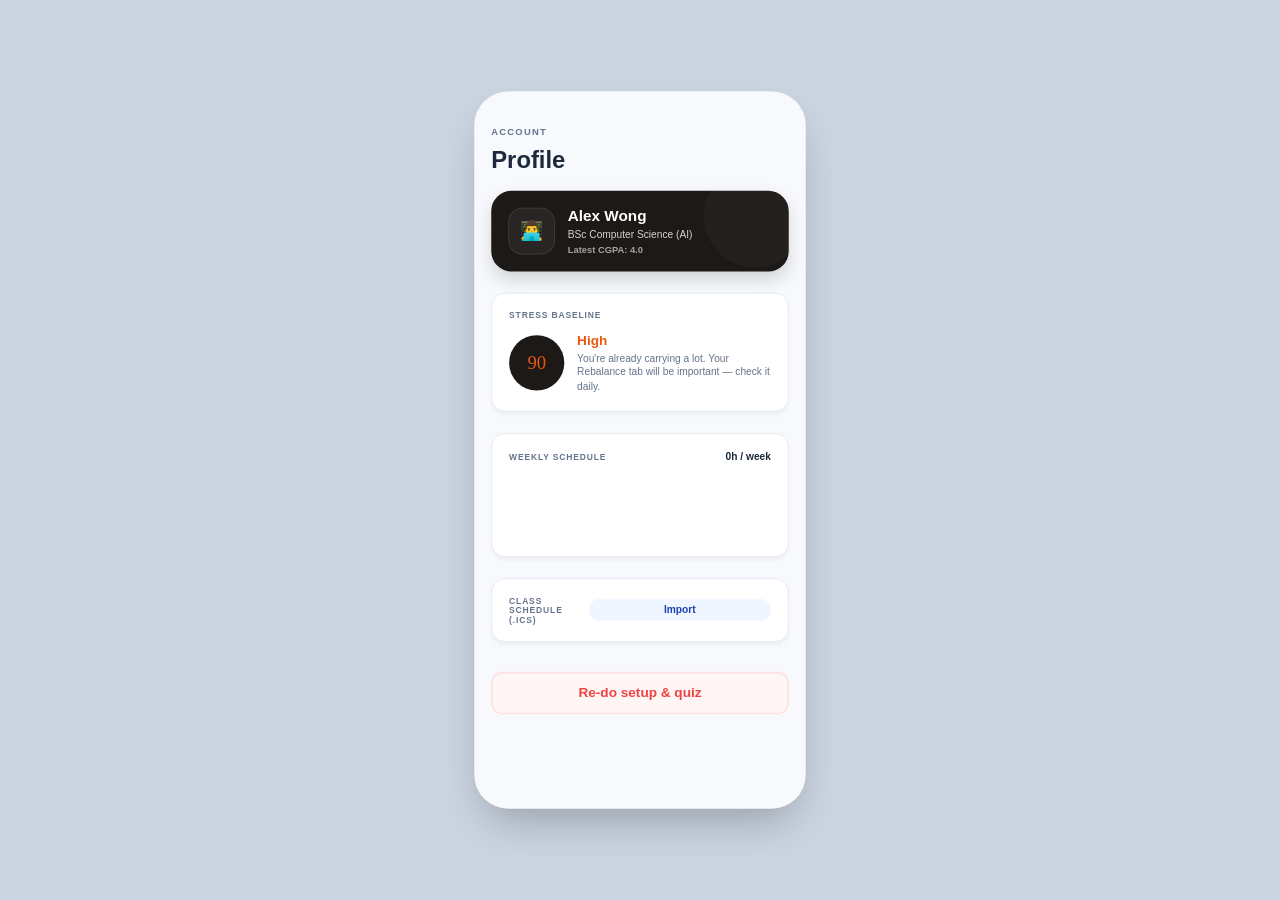
==== commit f59935e8: "Re-designed Dashboard, Rebalance, Log, Profile Interface" ====
--- a/Carry.html
+++ b/Carry.html
@@ -10,7 +10,7 @@
 
     <div class="mobile-frame">
         
-        <div id="view-welcome" class="view active">
+        <div id="view-welcome" class="view ">
             <h1 style="text-align: center; margin-top: 20px;">Equilibrium</h1>
             <p style="text-align: center;">Welcome! Before we start balancing your schedule, we need to establish your baseline load.</p>
             
@@ -279,22 +279,26 @@
         <div id="main-dashboard" class="view" style="padding-top: 30px; padding-bottom: 90px;">
             
             <!-- Dark Hero Card -->
-            <div class="dark-hero-card">
-                <div style="font-size: 10px; font-weight: 700; color: #a8a29e; letter-spacing: 1px; margin-bottom: 5px;">BURNOUT RISK</div>
+            <div class="dark-hero-card" style="min-height: 145px; display: flex; flex-direction: column; justify-content: center; position: relative;">
+                
+                <div style="font-size: 12px; font-weight: 800; color: #ffffff; letter-spacing: 1.5px; margin-bottom: 8px;">BURNOUT RISK</div>
                 
                 <div style="display: flex; align-items: baseline; gap: 10px; margin-bottom: 10px;">
-                    <div id="dashScore" style="font-size: 48px; font-family: Georgia, serif; color: white;">61</div>
+                    <div id="dashScore" style="font-size: 48px; font-family: Georgia, serif; color: white; line-height: 1;">61</div>
                     <div id="dashStatus" style="font-size: 14px; font-weight: 700; color: #d97706;">Elevated</div>
                 </div>
                 
-                <p style="font-size: 12px; color: #a8a29e; max-width: 70%; margin: 0; line-height: 1.4;">
+                <p style="font-size: 12px; color: #d6d3d1; max-width: 65%; margin: 0; line-height: 1.4;">
                     You're carrying a lot. Check the Rebalance tab for targeted relief.
                 </p>
 
                 <!-- Interactive Dashboard Robot -->
                 <div class="dash-speech-bubble" id="dashSpeechBubble">Tap me for a quick check-in!</div>
-                <div class="robot-scaler" style="position: absolute; top: 15px; right: 15px; transform: scale(0.35); transform-origin: top right; cursor: pointer;">
-                    <div class="robot-wrapper" id="dashCompanion" onclick="interactDashRobot()">
+                
+                <!-- Updated: Scaled up to 0.28 and anchored to the bottom-right corner -->
+                <div class="robot-scaler" style="position: absolute; bottom: 15px; right: 15px; transform: scale(0.40); transform-origin: bottom right; cursor: pointer;">
+                    <!-- Added height: 110px so the bottom anchor sticks exactly to the chin -->
+                    <div class="robot-wrapper" id="dashCompanion" onclick="interactDashRobot()" style="height: 110px;">
                         <div class="antenna-ball"></div><div class="antenna"></div>
                         <div class="ear left"></div><div class="ear right"></div>
                         <div class="robot-head">
@@ -385,80 +389,254 @@
 
         </div>
 
-        <div id="main-rebalance" class="view">
-            <h1>Rebalance</h1>
-            <p>Actions to lower your stress levels.</p>
-
-            <div class="card" style="border-left: 4px solid var(--urgent);">
-                <h2>🚨 Urgent Actions (Do Today)</h2>
-                <div class="task-item">
-                    <div><div style="font-size:14px; font-weight:600;">4-7-8 Breathing Exercise</div><p style="margin:0; font-size:12px;">Takes 3 minutes. High mental load detected.</p></div>
-                    <button style="background:var(--primary); color:white; border:none; padding:8px 12px; border-radius:8px;">Start</button>
-                </div>
-                <div class="task-item">
-                    <div><div style="font-size:14px; font-weight:600;">Do Nothing for 15 Min</div><p style="margin:0; font-size:12px;">Mandatory circuit breaker.</p></div>
-                    <button style="background:var(--primary); color:white; border:none; padding:8px 12px; border-radius:8px;">Start</button>
-                </div>
-            </div>
-
-            <div class="card" style="border-left: 4px solid var(--normal);">
-                <h2>🌱 Normal Actions (This Week)</h2>
-                <div class="task-item"><div><div style="font-size:14px; font-weight:600;">Step outside for 10 min</div><span class="tag tag-area">💪 Physical</span></div></div>
-                <div class="task-item"><div><div style="font-size:14px; font-weight:600;">Clear two small errands</div><span class="tag tag-area">🛍️ Errands</span></div></div>
-            </div>
-        </div>
-
-        <div id="main-log" class="view">
-            <h1>Log Load</h1>
-            <p>Add a new task to your schedule.</p>
-            
-            <div class="card">
-                <div class="input-group"><label>Task Name</label><input type="text" placeholder="e.g. Study for AI Midterm"></div>
-                <div class="input-group"><label>Category Area</label><select><option>Mental</option><option>Time</option><option>Physical</option><option>Social</option><option>Errands</option></select></div>
-                <div class="input-group"><label>Urgency Level</label><select><option>Normal</option><option>Urgent</option></select></div>
-                <div class="input-group"><label>Estimated Stress (1-10)</label><input type="number" placeholder="8"></div>
-                <div class="input-group"><label>Deadline</label><input type="date"></div>
-                <button class="btn">Add to Schedule</button>
-            </div>
-
-            <h2>Current Log</h2>
-            <div class="card">
-                <div class="task-item"><div><strong>APU Atrium Prep</strong> <br><span class="tag tag-area">👥 Social</span></div><span>Due Friday</span></div>
-                <div class="task-item"><div><strong>Laundry</strong> <br><span class="tag tag-area">🛍️ Errands</span></div><span>Due Sunday</span></div>
-            </div>
-        </div>
-
-        <div id="main-profile" class="view">
-            <h1>Profile</h1>
-            <div class="card">
-                <h2>Demographics</h2>
-                <p style="margin-bottom: 5px;"><strong>Name:</strong> Demo User</p>
-                <p style="margin-bottom: 5px;"><strong>University:</strong> APU</p>
-                <p style="margin-bottom: 5px;"><strong>Program:</strong> BSc Computer Science (AI)</p>
-                <p style="margin-bottom: 5px;"><strong>CGPA Record:</strong> 4.0</p>
-            </div>
-
-            <div class="card">
-                <h2>Stress Baseline</h2>
-                <p>Your current baseline risk is <strong>65%</strong>.</p>
-                <button class="btn btn-outline" onclick="startRetest()">Re-test Stress Level</button>
-            </div>
-
-            <div class="card">
-                <h2>Weekly Schedule Load</h2>
-                <div style="display:flex; align-items:flex-end; height:100px; gap:8px; margin-top:20px;">
-                    <div style="flex:1; background:var(--c-time); height:60%; border-radius:4px 4px 0 0;"></div>
-                    <div style="flex:1; background:var(--c-time); height:80%; border-radius:4px 4px 0 0;"></div>
-                    <div style="flex:1; background:var(--urgent); height:95%; border-radius:4px 4px 0 0;"></div>
-                    <div style="flex:1; background:var(--c-time); height:70%; border-radius:4px 4px 0 0;"></div>
-                    <div style="flex:1; background:var(--c-time); height:50%; border-radius:4px 4px 0 0;"></div>
-                    <div style="flex:1; background:var(--c-social); height:30%; border-radius:4px 4px 0 0;"></div>
-                    <div style="flex:1; background:var(--c-social); height:40%; border-radius:4px 4px 0 0;"></div>
-                </div>
-                <div style="display:flex; justify-content:space-between; margin-top:8px; font-size:10px; font-weight:bold; color:var(--text-muted);">
-                    <span>M</span><span>T</span><span>W</span><span>T</span><span>F</span><span>S</span><span>S</span>
-                </div>
-            </div>
+        <div id="main-rebalance" class="view" style="padding-top: 40px; padding-bottom: 90px;">
+            
+            <!-- Header Layout with Robot -->
+            <div style="display: flex; justify-content: space-between; align-items: flex-start; margin-bottom: 25px;">
+                
+                <!-- Left Text Container -->
+                <div style="max-width: 65%;">
+                    <p style="font-size: 11px; font-weight: 700; color: var(--text-muted); text-transform: uppercase; letter-spacing: 1.5px; margin-bottom: 8px;">Today's Flow</p>
+                    <h1 style="margin-top: 0; margin-bottom: 10px; font-size: 28px;">Smart Schedule</h1>
+                    <p style="margin-bottom: 0; font-size: 13px; color: var(--text-muted); line-height: 1.5;">
+                        We've interleaved your urgent deadlines with active recovery to keep you at your best.
+                    </p>
+                </div>
+                
+                <!-- Right Robot Head -->
+                <div class="robot-stage" style="position: relative; width: 80px; height: 80px; flex-shrink: 0;">
+                    <div class="rebalance-speech-bubble">Rest is productive too! 💤</div>
+                    <div class="robot-scaler" style="position: absolute; top: 20px; right: 25px; transform: scale(0.30); transform-origin: top right;">
+                        <div class="robot-wrapper" id="rebalanceCompanion">
+                            <div class="antenna-ball"></div><div class="antenna"></div>
+                            <div class="ear left"></div><div class="ear right"></div>
+                            <div class="robot-head">
+                                <div class="robot-face">
+                                    <div class="eye"><div class="pupil"></div></div>
+                                    <div class="eye"><div class="pupil"></div></div>
+                                    <div class="smile"></div>
+                                </div>
+                            </div>
+                        </div>
+                    </div>
+                </div>
+            </div>
+
+            <div class="smart-timeline">
+                
+                <!-- Urgent Task -->
+                <div class="timeline-event">
+                    <div class="event-time">09:00 AM</div>
+                    <div class="event-marker task-urgent"></div>
+                    <div class="event-card task-card">
+                        <div class="event-header">
+                            <span class="tag" style="background: #fee2e2; color: #b91c1c;">Urgent Task</span>
+                        </div>
+                        <div class="event-title">Anti-Scam Chatbot Risk Scoring Module</div>
+                        <div class="event-desc">2 Hours • Deep Work</div>
+                    </div>
+                </div>
+
+                <!-- Rebalance Activity -->
+                <div class="timeline-event">
+                    <div class="event-time">11:00 AM</div>
+                    <div class="event-marker activity-recovery"></div>
+                    <div class="event-card recovery-card">
+                        <div class="event-header">
+                            <span class="tag" style="background: #dcfce7; color: #15803d;">🍃 Rebalance</span>
+                        </div>
+                        <div class="event-title">Screen Break & Short Walk</div>
+                        <div class="event-desc">20 Mins • Step away from the desk</div>
+                    </div>
+                </div>
+
+                <!-- Normal Task -->
+                <div class="timeline-event">
+                    <div class="event-time">01:00 PM</div>
+                    <div class="event-marker task-normal"></div>
+                    <div class="event-card task-card">
+                        <div class="event-header">
+                            <span class="tag" style="background: #e2e8f0; color: #475569;">Task</span>
+                        </div>
+                        <div class="event-title">Tour Management System Prototype</div>
+                        <div class="event-desc">1.5 Hours • Medium Focus</div>
+                    </div>
+                </div>
+
+                <!-- Rebalance Activity -->
+                <div class="timeline-event">
+                    <div class="event-time">02:30 PM</div>
+                    <div class="event-marker activity-recovery"></div>
+                    <div class="event-card recovery-card">
+                        <div class="event-header">
+                            <span class="tag" style="background: #fef3c7; color: #b45309;">☕ Rebalance</span>
+                        </div>
+                        <div class="event-title">Grab a snack (Nuggets & fries?)</div>
+                        <div class="event-desc">30 Mins • Mental reset</div>
+                    </div>
+                </div>
+
+            </div>
+        </div>  
+
+        <div id="main-log" class="view" style="padding-top: 40px; padding-bottom: 90px;">
+            
+            <!-- Header Layout with Robot -->
+            <div style="display: flex; justify-content: space-between; align-items: flex-start; margin-bottom: 25px;">
+                <div style="max-width: 65%;">
+                    <h1 style="margin-top: 0; margin-bottom: 8px; font-size: 28px;">Log Load</h1>
+                    <p style="margin-bottom: 0; font-size: 13px; color: var(--text-muted); line-height: 1.5;">
+                        Add a new task. Equilibrium's AI will automatically assign its category and urgency.
+                    </p>
+                </div>
+                
+                <!-- Right Robot Head -->
+                <div class="robot-stage" style="position: relative; width: 100px; height: 110px; flex-shrink: 0;">
+                    <div class="log-speech-bubble">Let me analyze that! 🧠</div>
+                    <div class="robot-scaler" style="position: absolute; top: 20px; right: -25px; transform: scale(0.30); transform-origin: top center;">
+                        <div class="robot-wrapper" id="logCompanion">
+                            <div class="antenna-ball"></div><div class="antenna"></div>
+                            <div class="ear left"></div><div class="ear right"></div>
+                            <div class="robot-head">
+                                <div class="robot-face">
+                                    <div class="eye"><div class="pupil"></div></div>
+                                    <div class="eye"><div class="pupil"></div></div>
+                                    <div class="smile"></div>
+                                </div>
+                            </div>
+                        </div>
+                    </div>
+                </div>
+            </div>
+
+            <!-- Task Input Form -->
+            <div class="card" style="padding: 20px; margin-bottom: 30px;">
+                <label style="display: block; font-size: 10px; font-weight: 700; color: var(--text-muted); margin-bottom: 6px;">TASK NAME</label>
+                <input type="text" id="taskNameInput" placeholder="e.g. Study for AI Midterm" style="width: 100%; padding: 12px; border: 1px solid #e2e8f0; border-radius: 12px; margin-bottom: 15px; font-family: inherit; font-size: 14px; box-sizing: border-box;">
+                
+                <label style="display: block; font-size: 10px; font-weight: 700; color: var(--text-muted); margin-bottom: 6px;">DESCRIPTION</label>
+                <textarea id="taskDescInput" rows="2" placeholder="Briefly describe the task..." style="width: 100%; padding: 12px; border: 1px solid #e2e8f0; border-radius: 12px; margin-bottom: 15px; font-family: inherit; font-size: 14px; box-sizing: border-box; resize: none;"></textarea>
+
+                <div style="display: flex; justify-content: space-between; margin-bottom: 6px;">
+                    <label style="font-size: 10px; font-weight: 700; color: var(--text-muted);">ESTIMATED STRESS (1-10)</label>
+                    <span id="stressDisplay" style="font-size: 12px; font-weight: 700; color: var(--primary);">5</span>
+                </div>
+                
+                <!-- Added dynamic inline variable and percentage calculation -->
+                <input type="range" id="taskStressInput" min="1" max="10" value="5" class="stress-slider" 
+                       style="--fill-pct: 44.4%;"
+                       oninput="
+                           document.getElementById('stressDisplay').innerText = this.value;
+                           this.style.setProperty('--fill-pct', ((this.value - this.min) / (this.max - this.min)) * 100 + '%');
+                       ">
+                
+                <label style="display: block; font-size: 10px; font-weight: 700; color: var(--text-muted); margin-bottom: 6px; margin-top: 15px;">DEADLINE</label>
+                <input type="date" id="taskDateInput" style="width: 100%; padding: 12px; border: 1px solid #e2e8f0; border-radius: 12px; margin-bottom: 20px; font-family: inherit; font-size: 14px; box-sizing: border-box;">
+                
+                <button class="btn" style="margin-top: 0; width: 100%;" onclick="analyzeAndShowModal()">Add to Schedule</button>
+            </div>
+
+            <!-- Current Log List -->
+            <h2 style="font-size: 16px; margin-bottom: 15px; color: var(--text-dark);">Current Log</h2>
+            <div class="card" id="currentLogContainer" style="padding: 10px 20px;">
+                <!-- Pre-populated Task -->
+                <div style="padding: 12px 0; border-bottom: 1px solid #f1f5f9; display: flex; justify-content: space-between; align-items: center;">
+                    <div>
+                        <div style="font-size: 14px; font-weight: 700; color: var(--text-dark); margin-bottom: 4px;">APU Atrium Prep</div>
+                        <span class="tag" style="background: #e0e7ff; color: #4338ca; font-size: 10px;">👥 Social</span>
+                        <span class="tag" style="background: #fee2e2; color: #b91c1c; font-size: 10px;">Urgent</span>
+                    </div>
+                    <div style="font-size: 12px; color: var(--text-muted); font-weight: 600;">Due Friday</div>
+                </div>
+                <!-- Pre-populated Activity -->
+                <div style="padding: 12px 0; display: flex; justify-content: space-between; align-items: center;">
+                    <div>
+                        <div style="font-size: 14px; font-weight: 700; color: var(--text-dark); margin-bottom: 4px;">Gym / Light Cardio</div>
+                        <span class="tag" style="background: #dcfce7; color: #15803d; font-size: 10px;">🍃 Activity</span>
+                        <span class="tag" style="background: #ecfccb; color: #3f6212; font-size: 10px;">Physical</span>
+                    </div>
+                    <div style="font-size: 12px; color: var(--text-muted); font-weight: 600;">Today</div>
+                </div>
+            </div>
+
+            <!-- AI Confirmation Modal (Hidden by default) -->
+            <div id="aiConfirmModal" class="ai-modal-overlay">
+                <div class="ai-modal-card">
+                    <div style="text-align: center; margin-bottom: 15px; font-size: 24px;">✨</div>
+                    <h3 style="text-align: center; margin-top: 0; margin-bottom: 20px; font-size: 18px;">AI Assessment Complete</h3>
+                    
+                    <div style="background: #f8fafc; padding: 15px; border-radius: 12px; margin-bottom: 20px; text-align: left;">
+                        <div style="font-size: 14px; font-weight: 700; color: var(--text-dark); margin-bottom: 12px;" id="modalTaskName">Task Name</div>
+                        
+                        <div style="display: flex; gap: 8px; margin-bottom: 12px;">
+                            <span id="modalCategory" class="tag" style="background: #e2e8f0; color: #475569;">Category</span>
+                            <span id="modalUrgency" class="tag" style="background: #e2e8f0; color: #475569;">Urgency</span>
+                        </div>
+                        
+                        <div style="font-size: 12px; color: var(--text-muted); font-weight: 600;">Deadline: <span id="modalDeadline" style="color: var(--text-dark);"></span></div>
+                    </div>
+
+                    <div style="display: flex; gap: 10px;">
+                        <button class="btn btn-outline" style="flex: 1; margin: 0; padding: 12px;" onclick="closeAiModal()">Edit</button>
+                        <button class="btn" style="flex: 1; margin: 0; padding: 12px;" onclick="confirmAndLogTask()">Confirm & Add</button>
+                    </div>
+                </div>
+            </div>
+
+        </div>
+
+        <div id="main-profile" class="view active" style="padding-top: 40px; padding-bottom: 90px;">
+            <p style="font-size: 11px; font-weight: 700; color: var(--text-muted); text-transform: uppercase; letter-spacing: 1.5px; margin-bottom: 8px;">Account</p>
+            <h1 style="margin-top: 0; margin-bottom: 20px; font-size: 28px;">Profile</h1>
+            
+            <!-- Personalized Dark Hero Card -->
+            <div class="dark-hero-card" style="padding: 20px; display: flex; align-items: center; gap: 15px; min-height: auto; margin-bottom: 25px;">
+                <div style="width: 55px; height: 55px; border-radius: 16px; background: #292524; border: 1px solid #44403c; display: flex; justify-content: center; align-items: center; color: white; font-weight: bold;">
+                    <span style="font-size: 22px;">👨‍💻</span>
+                </div>
+                <div>
+                    <div style="font-size: 18px; font-weight: 700; color: white; margin-bottom: 4px;">Alex Wong</div>
+                    <div style="font-size: 12px; color: #d6d3d1;">BSc Computer Science (AI)</div>
+                    <div style="font-size: 11px; color: #a8a29e; margin-top: 4px; font-weight: 600;">Latest CGPA: 4.0</div>
+                </div>
+            </div>
+
+            <!-- Stress Baseline -->
+            <div class="card" style="padding: 20px; margin-bottom: 25px;">
+                <div style="font-size: 10px; font-weight: 700; color: var(--text-muted); letter-spacing: 1px; text-transform: uppercase; margin-bottom: 15px;">Stress Baseline</div>
+                <div style="display: flex; align-items: center; gap: 15px;">
+                    <div id="profileStressBadge" style="width: 65px; height: 65px; border-radius: 50%; background: #1c1917; color: #ea580c; display: flex; justify-content: center; align-items: center; font-size: 22px; font-family: Georgia, serif; flex-shrink: 0;">90</div>
+                    <div>
+                        <div id="profileStressLabel" style="font-size: 16px; font-weight: 700; color: #ea580c; margin-bottom: 4px;">High</div>
+                        <div id="profileStressDesc" style="font-size: 12px; color: var(--text-muted); line-height: 1.4;">You're already carrying a lot. Your Rebalance tab will be important — check it daily.</div>
+                    </div>
+                </div>
+            </div>
+
+            <!-- Weekly Schedule -->
+            <div class="card" style="padding: 20px; margin-bottom: 25px;">
+                <div style="display: flex; justify-content: space-between; align-items: baseline; margin-bottom: 25px;">
+                    <div style="font-size: 10px; font-weight: 700; color: var(--text-muted); letter-spacing: 1px; text-transform: uppercase;">Weekly Schedule</div>
+                    <div style="font-size: 12px; font-weight: 700; color: var(--text-dark);"><span id="profileWeeklyTotal">0</span>h / week</div>
+                </div>
+                
+                <!-- NEW: Mini Bar Chart Container -->
+                <div id="profileWeeklyChart" style="display: flex; justify-content: space-between; align-items: flex-end; height: 45px; margin-bottom: 20px; gap: 8px;">
+                    <!-- JS will inject the bars here -->
+                </div>
+                
+                <!-- Your existing Accordion Container -->
+                <div id="profileScheduleAccordion"></div>
+            </div>
+
+            <!-- ICS Import -->
+            <div class="card" style="padding: 20px; margin-bottom: 25px; display: flex; justify-content: space-between; align-items: center;">
+                <div style="font-size: 10px; font-weight: 700; color: var(--text-muted); letter-spacing: 1px; text-transform: uppercase;">Class Schedule (.ICS)</div>
+                <button class="btn" style="margin: 0; padding: 6px 16px; font-size: 12px; background: #eff6ff; color: #1e40af; border-radius: 20px; box-shadow: none;" onclick="goTo('view-calendar')">Import</button>
+            </div>
+
+            <!-- Retest Button -->
+            <button class="btn btn-outline" style="width: 100%; border: 2px solid #fee2e2; color: #ef4444; background: #fff5f5; font-weight: 700;" onclick="startRetest()">Re-do setup & quiz</button>
         </div>
 
         <div id="main-robot" class="view">
--- a/Carry.css
+++ b/Carry.css
@@ -461,22 +461,184 @@
 /* Dashboard Speech Bubble */
 .dash-speech-bubble {
     position: absolute;
-    top: 15px; right: 75px;
+    bottom: 80px; /* Positions the bubble just above the robot's antenna */
+    right: 15px;
     background: white; color: var(--text-dark);
     padding: 8px 12px; border-radius: 14px;
     font-size: 11px; font-weight: 600; line-height: 1.3;
     box-shadow: 0 4px 15px rgba(0,0,0,0.15);
-    width: 130px; text-align: center; z-index: 10;
+    width: 120px; text-align: center; z-index: 10;
     opacity: 0; transform: translateY(10px); transition: all 0.3s ease;
     pointer-events: none;
 }
 .dash-speech-bubble.active { opacity: 1; transform: translateY(0); }
+
+/* Points the arrow DOWN toward the robot */
 .dash-speech-bubble::after {
-    content: ''; position: absolute; top: 12px; right: -6px;
-    border-width: 6px 0 6px 8px; border-style: solid;
-    border-color: transparent transparent transparent white;
-}
-
+    content: ''; position: absolute; bottom: -6px; right: 20px;
+    border-width: 6px 6px 0 6px; border-style: solid;
+    border-color: white transparent transparent transparent;
+}
+
+/* --- Smart Timeline UI --- */
+.smart-timeline {
+    position: relative;
+    padding-left: 70px; /* Space for the time labels */
+    margin-top: 10px;
+}
+
+/* The vertical connecting line */
+.smart-timeline::before {
+    content: '';
+    position: absolute;
+    top: 10px; bottom: 10px;
+    left: 80px; 
+    width: 2px;
+    background: #e2e8f0;
+}
+
+.timeline-event {
+    position: relative;
+    margin-bottom: 25px;
+}
+
+.event-time {
+    position: absolute;
+    left: -70px;
+    top: 12px;
+    font-size: 11px;
+    font-weight: 700;
+    color: var(--text-muted);
+    width: 60px;
+    text-align: right;
+}
+
+/* The dots on the timeline */
+.event-marker {
+    position: absolute;
+    left: 5px; /* Adjusts dot over the vertical line */
+    top: 12px;
+    width: 12px;
+    height: 12px;
+    border-radius: 50%;
+    border: 2px solid white;
+    z-index: 2;
+}
+.task-urgent { background: #ef4444; }
+.task-normal { background: #64748b; }
+.activity-recovery { background: #10b981; }
+
+/* The cards themselves */
+.event-card {
+    margin-left: 25px;
+    padding: 15px;
+    border-radius: 16px;
+    box-shadow: 0 2px 8px rgba(0,0,0,0.04);
+}
+.task-card {
+    background: white;
+    border: 1px solid #f5f5f4;
+}
+.recovery-card {
+    background: #f0fdf4; /* Very light green to emphasize rest */
+    border: 1px dashed #86efac;
+}
+
+.event-header { margin-bottom: 8px; }
+.event-title {
+    font-size: 14px;
+    font-weight: 700;
+    color: var(--text-dark);
+    margin-bottom: 4px;
+    line-height: 1.3;
+}
+.event-desc {
+    font-size: 11px;
+    color: var(--text-muted);
+    font-weight: 600;
+}
+
+/* --- Rebalance Speech Bubble --- */
+.rebalance-speech-bubble {
+    position: absolute;
+    top: 75px; /* Pushes the bubble down below the larger robot head */
+    right: -10px; /* Aligns it underneath the shifted robot */
+    background: white; color: var(--text-dark);
+    padding: 8px 12px; border-radius: 14px;
+    font-size: 11px; font-weight: 600; line-height: 1.3;
+    box-shadow: 0 4px 15px rgba(0,0,0,0.08);
+    width: 120px; text-align: center; z-index: 10;
+    pointer-events: none;
+}
+
+/* Points the arrow UP towards the robot */
+.rebalance-speech-bubble::after {
+    content: ''; position: absolute; top: -6px; left: 50%; transform: translateX(-50%);
+    border-width: 0 6px 6px 6px; border-style: solid;
+    border-color: transparent transparent white transparent;
+}
+
+/* --- Log Page UI & Slider --- */
+.stress-slider {
+    -webkit-appearance: none;
+    width: 100%;
+    height: 6px;
+    /* Dynamically fills blue on the left, grey on the right */
+    background: linear-gradient(to right, var(--primary) var(--fill-pct), #e2e8f0 var(--fill-pct));
+    border-radius: 5px;
+    outline: none;
+}
+.stress-slider::-webkit-slider-thumb {
+    -webkit-appearance: none;
+    appearance: none;
+    width: 20px;
+    height: 20px;
+    border-radius: 50%;
+    background: var(--primary);
+    cursor: pointer;
+    box-shadow: 0 2px 6px rgba(0,0,0,0.2);
+}
+
+.log-speech-bubble {
+    position: absolute;
+    top: 75px; 
+    right: -10px; 
+    background: white; color: var(--text-dark);
+    padding: 8px 12px; border-radius: 14px;
+    font-size: 11px; font-weight: 600; line-height: 1.3;
+    box-shadow: 0 4px 15px rgba(0,0,0,0.08);
+    width: 130px; text-align: center; z-index: 10;
+    pointer-events: none;
+}
+.log-speech-bubble::after {
+    content: ''; position: absolute; top: -6px; left: 50%; transform: translateX(-50%);
+    border-width: 0 6px 6px 6px; border-style: solid;
+    border-color: transparent transparent white transparent;
+}
+
+/* --- AI Confirmation Modal --- */
+.ai-modal-overlay {
+    position: fixed; top: 0; left: 0; right: 0; bottom: 0;
+    background: rgba(15, 23, 42, 0.6);
+    display: flex; justify-content: center; align-items: center;
+    z-index: 100;
+    opacity: 0; pointer-events: none; transition: opacity 0.3s ease;
+    backdrop-filter: blur(4px);
+}
+.ai-modal-overlay.active {
+    opacity: 1; pointer-events: auto;
+}
+.ai-modal-card {
+    background: white;
+    width: 85%; max-width: 320px;
+    border-radius: 24px;
+    padding: 25px;
+    box-shadow: 0 20px 40px rgba(0,0,0,0.2);
+    transform: translateY(20px); transition: transform 0.3s ease;
+}
+.ai-modal-overlay.active .ai-modal-card {
+    transform: translateY(0);
+}
 
 
 
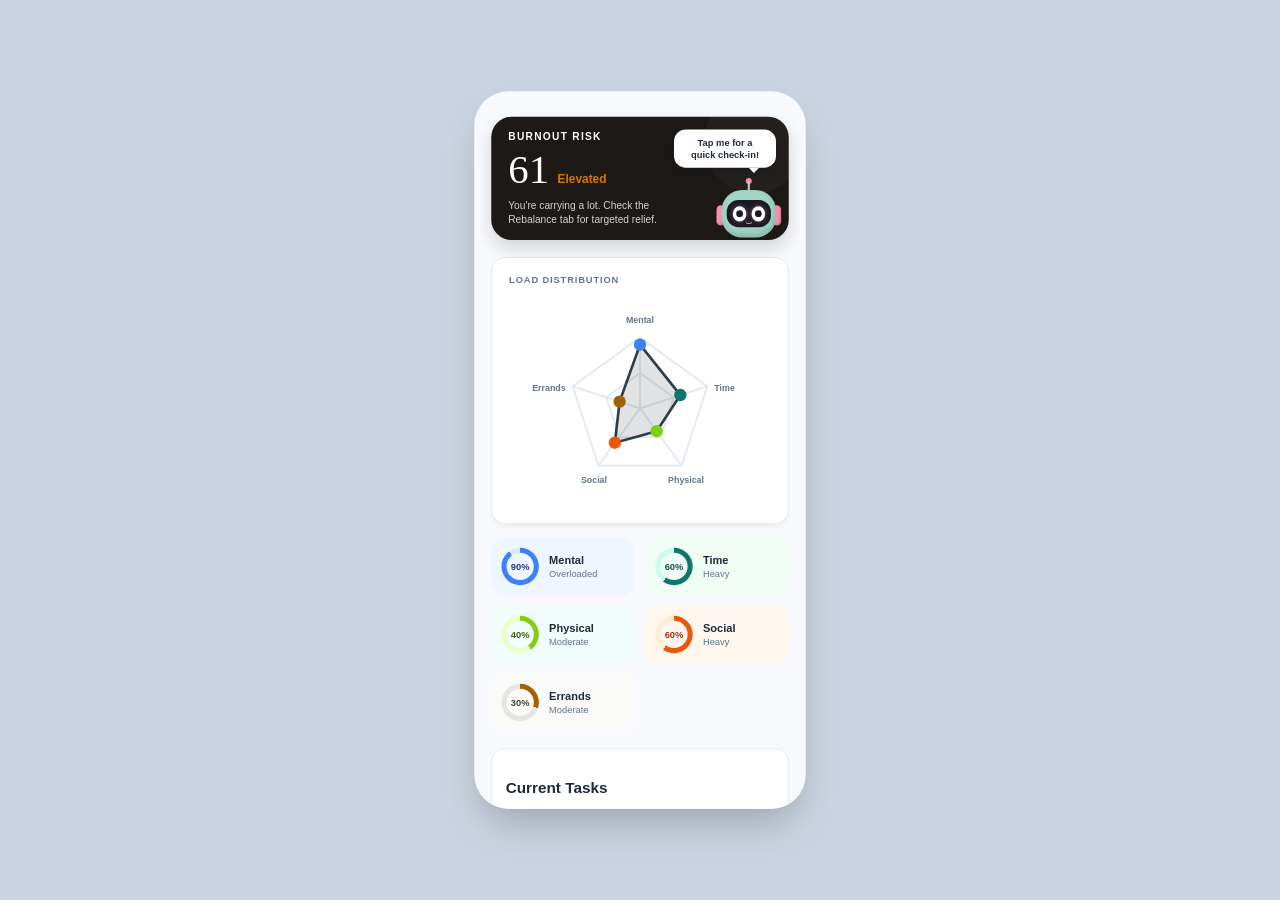
==== commit be8ce83f: "All page foundation have completed, Left AI Chatbot Interface" ====
--- a/Carry.html
+++ b/Carry.html
@@ -276,7 +276,7 @@
             <button class="btn" style="margin-top: 0;" onclick="launchApp()">Enter Dashboard</button>
         </div>
 
-        <div id="main-dashboard" class="view" style="padding-top: 30px; padding-bottom: 90px;">
+        <div id="main-dashboard" class="view active" style="padding-top: 30px; padding-bottom: 90px;">
             
             <!-- Dark Hero Card -->
             <div class="dark-hero-card" style="min-height: 145px; display: flex; flex-direction: column; justify-content: center; position: relative;">
@@ -585,7 +585,235 @@
 
         </div>
 
-        <div id="main-profile" class="view active" style="padding-top: 40px; padding-bottom: 90px;">
+        <div id="main-trends" class="view" style="padding-top: 40px; padding-bottom: 90px; background: #fafaf9;">
+            
+            <!-- Header & Robot (Compact Inline Layout) -->
+            <div style="display: flex; justify-content: space-between; align-items: center; margin-bottom: 20px; padding: 0 20px;">
+                
+                <!-- Title (Left) -->
+                <div style="flex: 1;">
+                    <p style="font-size: 11px; font-weight: 700; color: var(--text-muted); text-transform: uppercase; letter-spacing: 1.5px; margin-bottom: 4px;">Stress Over Time</p>
+                    <h1 style="margin-top: 0; margin-bottom: 0; font-size: 28px; font-family: Georgia, serif;">Trends</h1>
+                </div>
+                
+                <!-- Bubble (Middle) & Robot (Right) -->
+                <div style="display: flex; align-items: center; gap: 4px;">
+                    
+                    <div class="trend-speech-bubble">Your CS workload peaked on Thursday! 📉</div>
+                    
+                    <div class="robot-stage" style="position: relative; width: 60px; height: 50px; flex-shrink: 0;">
+                        <!-- Scaled and centered to sit perfectly next to the bubble -->
+                        <div class="robot-scaler" style="position: absolute; top: 10px; right: 0; transform: scale(0.30); transform-origin: top right;">
+                            <div class="robot-wrapper" id="trendCompanion">
+                                <div class="antenna-ball"></div><div class="antenna"></div>
+                                <div class="ear left"></div><div class="ear right"></div>
+                                <div class="robot-head">
+                                    <div class="robot-face">
+                                        <div class="eye"><div class="pupil"></div></div>
+                                        <div class="eye"><div class="pupil"></div></div>
+                                        <div class="smile"></div>
+                                    </div>
+                                </div>
+                            </div>
+                        </div>
+                    </div>
+
+                </div>
+            </div>
+
+            <div style="text-align: center; margin-bottom: 20px; padding: 0 20px;">
+                <div style="display: flex; justify-content: space-between; align-items: center; margin-bottom: 8px;">
+                    <button class="icon-btn" onclick="switchWeek('prev')">❮</button>
+                    <div>
+                        <div id="trendWeekTitle" style="font-size: 15px; font-weight: 700; color: var(--text-dark);">This week</div>
+                        <div id="trendWeekDate" style="font-size: 12px; color: var(--text-muted); font-weight: 600;">Aug 30 – Sep 5</div>
+                    </div>
+                    <button class="icon-btn" onclick="switchWeek('next')">❯</button>
+                </div>
+                <div style="display: flex; justify-content: center; gap: 4px; margin-bottom: 6px;">
+                    <span class="dot active"></span><span class="dot" style="background: #e2e8f0;"></span><span class="dot" style="background: #e2e8f0;"></span>
+                </div>
+                <div style="font-size: 10px; color: #94a3b8;">Swipe left / right to change week</div>
+            </div>
+
+            <div style="display: flex; gap: 10px; padding: 0 20px; margin-bottom: 20px;">
+                <div class="card stat-card" style="flex: 1; padding: 15px 5px; text-align: center;">
+                    <div id="trendAvg" style="font-size: 22px; font-weight: 700; color: #1e3a8a; font-family: Georgia, serif;">60%</div>
+                    <div class="stat-label">AVG LOAD</div>
+                </div>
+                <div class="card stat-card" style="flex: 1; padding: 15px 5px; text-align: center;">
+                    <div id="trendPeak" style="font-size: 22px; font-weight: 700; color: #ea580c; font-family: Georgia, serif;">Thu</div>
+                    <div class="stat-label">PEAK DAY</div>
+                </div>
+                <div class="card stat-card" style="flex: 1; padding: 15px 5px; text-align: center;">
+                    <div id="trendTop" style="font-size: 22px; font-weight: 700; color: #ea580c; font-family: Georgia, serif;">Social</div>
+                    <div class="stat-label">TOP LOAD</div>
+                </div>
+            </div>
+
+            <div style="padding: 0 20px; margin-bottom: 20px;">
+                <div class="segment-control">
+                    <button id="btnSingleCat" class="segment-btn active" onclick="toggleTrendView('single')">Single category</button>
+                    <button id="btnAllCat" class="segment-btn" onclick="toggleTrendView('all')">All categories</button>
+                </div>
+            </div>
+
+            <div class="card" style="margin: 0 20px 20px 20px; padding: 20px 15px;">
+                
+                <!-- Filter Pills (Now with preserved category colors!) -->
+                <div id="trendFilters" style="display: flex; gap: 8px; margin-bottom: 20px; overflow-x: auto; white-space: nowrap; padding-bottom: 5px; scrollbar-width: none;">
+                    <span class="tag trend-filter active" onclick="setTrendCategory('Overall', this)" data-bg="#f1f5f9" data-text="#64748b" style="background: #293a34; color: white; cursor: pointer;">Overall</span>
+                    <span class="tag trend-filter" onclick="setTrendCategory('Mental', this)" data-bg="#eff6ff" data-text="#3b82f6" style="background: #eff6ff; color: #3b82f6; cursor: pointer;">Mental</span>
+                    <span class="tag trend-filter" onclick="setTrendCategory('Time', this)" data-bg="#f0fdf4" data-text="#0f766e" style="background: #f0fdf4; color: #0f766e; cursor: pointer;">Time</span>
+                    <span class="tag trend-filter" onclick="setTrendCategory('Physical', this)" data-bg="#f0fdfa" data-text="#84cc16" style="background: #f0fdfa; color: #84cc16; cursor: pointer;">Physical</span>
+                    <span class="tag trend-filter" onclick="setTrendCategory('Social', this)" data-bg="#fff7ed" data-text="#ea580c" style="background: #fff7ed; color: #ea580c; cursor: pointer;">Social</span>
+                    <span class="tag trend-filter" onclick="setTrendCategory('Errands', this)" data-bg="#fafaf9" data-text="#a16207" style="background: #fafaf9; color: #a16207; cursor: pointer;">Errands</span>
+                </div>
+                <div id="trendAllLabel" style="display: none; font-size: 11px; font-weight: 700; color: var(--text-muted); letter-spacing: 1px; text-transform: uppercase; margin-bottom: 20px;">All Categories</div>
+
+                <svg id="chartSingle" viewBox="0 0 300 120" style="width: 100%; height: auto; overflow: visible; transition: all 0.3s ease;">
+                    <line x1="20" y1="10" x2="300" y2="10" stroke="#f1f5f9" stroke-width="1"/>
+                    <line x1="20" y1="45" x2="300" y2="45" stroke="#f1f5f9" stroke-width="1"/>
+                    <line x1="20" y1="80" x2="300" y2="80" stroke="#f1f5f9" stroke-width="1"/>
+                    <line x1="20" y1="115" x2="300" y2="115" stroke="#e2e8f0" stroke-width="1"/>
+                    
+                    <text x="15" y="13" font-size="8" fill="#94a3b8" text-anchor="end">100</text>
+                    <text x="15" y="48" font-size="8" fill="#94a3b8" text-anchor="end">75</text>
+                    <text x="15" y="83" font-size="8" fill="#94a3b8" text-anchor="end">50</text>
+                    <text x="15" y="118" font-size="8" fill="#94a3b8" text-anchor="end">25</text>
+                    
+                    <polygon id="singleChartArea" points="20,115 20,85 70,55 120,30 170,35 220,15 270,22 300,45 300,115" fill="rgba(41, 58, 52, 0.1)" style="transition: all 0.3s ease;"/>
+                    <polyline id="singleChartLine" points="20,85 70,55 120,30 170,35 220,15 270,22 300,45" fill="none" stroke="#293a34" stroke-width="2" stroke-linejoin="round" style="transition: all 0.3s ease;"/>
+                    
+                    <circle class="singleChartPoint" cx="20" cy="85" r="3" fill="white" stroke="#293a34" stroke-width="2" style="transition: all 0.3s ease;"/>
+                    <circle class="singleChartPoint" cx="70" cy="55" r="3" fill="white" stroke="#293a34" stroke-width="2" style="transition: all 0.3s ease;"/>
+                    <circle class="singleChartPoint" cx="120" cy="30" r="3" fill="white" stroke="#293a34" stroke-width="2" style="transition: all 0.3s ease;"/>
+                    <circle class="singleChartPoint" cx="170" cy="35" r="3" fill="white" stroke="#293a34" stroke-width="2" style="transition: all 0.3s ease;"/>
+                    <circle class="singleChartPoint" cx="220" cy="15" r="3" fill="white" stroke="#293a34" stroke-width="2" style="transition: all 0.3s ease;"/>
+                    <circle class="singleChartPoint" cx="270" cy="22" r="3" fill="white" stroke="#293a34" stroke-width="2" style="transition: all 0.3s ease;"/>
+
+                    <text x="20" y="135" font-size="9" fill="#64748b" text-anchor="middle">Sun</text>
+                    <text x="70" y="135" font-size="9" fill="#64748b" text-anchor="middle">Mon</text>
+                    <text x="120" y="135" font-size="9" fill="#64748b" text-anchor="middle">Tue</text>
+                    <text x="170" y="135" font-size="9" fill="#64748b" text-anchor="middle">Wed</text>
+                    <text x="220" y="135" font-size="9" fill="#64748b" text-anchor="middle">Thu</text>
+                    <text x="270" y="135" font-size="9" fill="#64748b" text-anchor="middle">Fri</text>
+                </svg>
+
+                <!-- SVG Line Chart (All Categories) -->
+                <svg id="chartAll" viewBox="0 0 300 120" style="width: 100%; height: auto; overflow: visible; display: none;">
+                    <line x1="20" y1="10" x2="300" y2="10" stroke="#f1f5f9" stroke-width="1"/>
+                    <line x1="20" y1="45" x2="300" y2="45" stroke="#f1f5f9" stroke-width="1"/>
+                    <line x1="20" y1="80" x2="300" y2="80" stroke="#f1f5f9" stroke-width="1"/>
+                    <line x1="20" y1="115" x2="300" y2="115" stroke="#e2e8f0" stroke-width="1"/>
+                    
+                    <polyline points="20,105 70,55 120,60 170,65 220,55 270,25 300,55" fill="none" stroke="#3b82f6" stroke-width="1.5"/> <!-- Mental -->
+                    <polyline points="20,85 70,75 120,80 170,75 220,15 270,52 300,85" fill="none" stroke="#0f766e" stroke-width="1.5"/> <!-- Time -->
+                    <polyline points="20,110 70,95 120,60 170,45 220,45 270,82 300,105" fill="none" stroke="#84cc16" stroke-width="1.5"/> <!-- Physical -->
+                    <polyline points="20,95 70,85 120,30 170,30 220,30 270,35 300,40" fill="none" stroke="#ea580c" stroke-width="1.5"/> <!-- Social -->
+                    <polyline points="20,115 70,75 120,20 170,65 220,45 270,22 300,35" fill="none" stroke="#a16207" stroke-width="1.5"/> <!-- Errands -->
+                    
+                    <text x="20" y="135" font-size="9" fill="#64748b" text-anchor="middle">Sun</text>
+                    <text x="70" y="135" font-size="9" fill="#64748b" text-anchor="middle">Mon</text>
+                    <text x="120" y="135" font-size="9" fill="#64748b" text-anchor="middle">Tue</text>
+                    <text x="170" y="135" font-size="9" fill="#64748b" text-anchor="middle">Wed</text>
+                    <text x="220" y="135" font-size="9" fill="#64748b" text-anchor="middle">Thu</text>
+                    <text x="270" y="135" font-size="9" fill="#64748b" text-anchor="middle">Fri</text>
+                </svg>
+
+                <div id="trendLegend" style="display: none; justify-content: space-between; margin-top: 35px; font-size: 9px; font-weight: 700;">
+                    <div style="color: #3b82f6;">■ Mental</div>
+                    <div style="color: #0f766e;">■ Time</div>
+                    <div style="color: #84cc16;">■ Physical</div>
+                    <div style="color: #ea580c;">■ Social</div>
+                    <div style="color: #a16207;">■ Errands</div>
+                </div>
+            </div>
+
+            <!-- Day by Day Breakdown -->
+            <div class="card" style="margin: 0 20px; padding: 20px;">
+                <div style="font-size: 11px; font-weight: 700; color: var(--text-muted); letter-spacing: 1px; text-transform: uppercase; margin-bottom: 20px;">Day by Day</div>
+                
+                <!-- Day Row Template -->
+                <div class="day-row">
+                    <div class="day-col">
+                        <div style="font-size: 12px; font-weight: 700; color: var(--text-dark);">Sun</div>
+                        <div style="font-size: 10px; color: var(--text-muted);">30</div>
+                    </div>
+                    <div class="bar-col">
+                        <div class="t-bar" style="width: 25%; background: #60a5fa;"></div>
+                        <div class="t-bar" style="width: 30%; background: #475569;"></div>
+                        <div class="t-bar" style="width: 20%; background: #a3e635;"></div>
+                        <div class="t-bar" style="width: 35%; background: #fb923c;"></div>
+                        <div class="t-bar" style="width: 30%; background: #b45309;"></div>
+                    </div>
+                    <div class="score-col" style="color: #10b981;">32</div>
+                </div>
+                
+                <div class="day-row">
+                    <div class="day-col">
+                        <div style="font-size: 12px; font-weight: 700; color: var(--text-dark);">Mon</div>
+                        <div style="font-size: 10px; color: var(--text-muted);">31</div>
+                    </div>
+                    <div class="bar-col">
+                        <div class="t-bar" style="width: 35%; background: #60a5fa;"></div>
+                        <div class="t-bar" style="width: 35%; background: #475569;"></div>
+                        <div class="t-bar" style="width: 25%; background: #a3e635;"></div>
+                        <div class="t-bar" style="width: 40%; background: #fb923c;"></div>
+                        <div class="t-bar" style="width: 35%; background: #b45309;"></div>
+                    </div>
+                    <div class="score-col" style="color: #d97706;">51</div>
+                </div>
+
+                <div class="day-row">
+                    <div class="day-col">
+                        <div style="font-size: 12px; font-weight: 700; color: var(--text-dark);">Tue</div>
+                        <div style="font-size: 10px; color: var(--text-muted);">1</div>
+                    </div>
+                    <div class="bar-col">
+                        <div class="t-bar" style="width: 40%; background: #60a5fa;"></div>
+                        <div class="t-bar" style="width: 40%; background: #475569;"></div>
+                        <div class="t-bar" style="width: 35%; background: #a3e635;"></div>
+                        <div class="t-bar" style="width: 45%; background: #fb923c;"></div>
+                        <div class="t-bar" style="width: 40%; background: #b45309;"></div>
+                    </div>
+                    <div class="score-col" style="color: #d97706;">66</div>
+                </div>
+
+                <div class="day-row">
+                    <div class="day-col">
+                        <div style="font-size: 12px; font-weight: 700; color: var(--text-dark);">Wed</div>
+                        <div style="font-size: 10px; color: var(--text-muted);">2</div>
+                    </div>
+                    <div class="bar-col">
+                        <div class="t-bar" style="width: 35%; background: #60a5fa;"></div>
+                        <div class="t-bar" style="width: 35%; background: #475569;"></div>
+                        <div class="t-bar" style="width: 40%; background: #a3e635;"></div>
+                        <div class="t-bar" style="width: 40%; background: #fb923c;"></div>
+                        <div class="t-bar" style="width: 30%; background: #b45309;"></div>
+                    </div>
+                    <div class="score-col" style="color: #d97706;">63</div>
+                </div>
+
+                <div class="day-row">
+                    <div class="day-col">
+                        <div style="font-size: 12px; font-weight: 700; color: var(--text-dark);">Thu</div>
+                        <div style="font-size: 10px; color: var(--text-muted);">3</div>
+                    </div>
+                    <div class="bar-col">
+                        <div class="t-bar" style="width: 45%; background: #60a5fa;"></div>
+                        <div class="t-bar" style="width: 50%; background: #475569;"></div>
+                        <div class="t-bar" style="width: 40%; background: #a3e635;"></div>
+                        <div class="t-bar" style="width: 45%; background: #fb923c;"></div>
+                        <div class="t-bar" style="width: 45%; background: #b45309;"></div>
+                    </div>
+                    <div class="score-col" style="color: #ef4444;">78</div>
+                </div>
+            </div>
+
+        </div>
+
+        <div id="main-profile" class="view" style="padding-top: 40px; padding-bottom: 90px;">
             <p style="font-size: 11px; font-weight: 700; color: var(--text-muted); text-transform: uppercase; letter-spacing: 1.5px; margin-bottom: 8px;">Account</p>
             <h1 style="margin-top: 0; margin-bottom: 20px; font-size: 28px;">Profile</h1>
             
@@ -620,9 +848,64 @@
                     <div style="font-size: 12px; font-weight: 700; color: var(--text-dark);"><span id="profileWeeklyTotal">0</span>h / week</div>
                 </div>
                 
-                <!-- NEW: Mini Bar Chart Container -->
+                <!-- Hardcoded Mini Bar Chart Showcase -->
                 <div id="profileWeeklyChart" style="display: flex; justify-content: space-between; align-items: flex-end; height: 45px; margin-bottom: 20px; gap: 8px;">
-                    <!-- JS will inject the bars here -->
+                    
+                    <!-- Mon -->
+                    <div style="display: flex; flex-direction: column; align-items: center; flex: 1;">
+                        <div style="width: 100%; height: 25px; display: flex; align-items: flex-end; margin-bottom: 8px;">
+                            <div style="width: 100%; background: #293a34; height: 60%; border-radius: 4px;"></div>
+                        </div>
+                        <div style="font-size: 9px; font-weight: 700; color: var(--text-dark);">Mon</div>
+                    </div>
+
+                    <!-- Tue -->
+                    <div style="display: flex; flex-direction: column; align-items: center; flex: 1;">
+                        <div style="width: 100%; height: 25px; display: flex; align-items: flex-end; margin-bottom: 8px;">
+                            <div style="width: 100%; background: #293a34; height: 80%; border-radius: 4px;"></div>
+                        </div>
+                        <div style="font-size: 9px; font-weight: 700; color: var(--text-dark);">Tue</div>
+                    </div>
+
+                    <!-- Wed -->
+                    <div style="display: flex; flex-direction: column; align-items: center; flex: 1;">
+                        <div style="width: 100%; height: 25px; display: flex; align-items: flex-end; margin-bottom: 8px;">
+                            <div style="width: 100%; background: #293a34; height: 50%; border-radius: 4px;"></div>
+                        </div>
+                        <div style="font-size: 9px; font-weight: 700; color: var(--text-dark);">Wed</div>
+                    </div>
+
+                    <!-- Thu -->
+                    <div style="display: flex; flex-direction: column; align-items: center; flex: 1;">
+                        <div style="width: 100%; height: 25px; display: flex; align-items: flex-end; margin-bottom: 8px;">
+                            <div style="width: 100%; background: #293a34; height: 100%; border-radius: 4px;"></div>
+                        </div>
+                        <div style="font-size: 9px; font-weight: 700; color: var(--text-dark);">Thu</div>
+                    </div>
+
+                    <!-- Fri -->
+                    <div style="display: flex; flex-direction: column; align-items: center; flex: 1;">
+                        <div style="width: 100%; height: 25px; display: flex; align-items: flex-end; margin-bottom: 8px;">
+                            <div style="width: 100%; background: #293a34; height: 40%; border-radius: 4px;"></div>
+                        </div>
+                        <div style="font-size: 9px; font-weight: 700; color: var(--text-dark);">Fri</div>
+                    </div>
+
+                    <!-- Sat (Inactive) -->
+                    <div style="display: flex; flex-direction: column; align-items: center; flex: 1;">
+                        <div style="width: 100%; height: 25px; display: flex; align-items: flex-end; margin-bottom: 8px;">
+                            <div style="width: 100%; background: #e2e8f0; height: 3px; border-radius: 4px;"></div>
+                        </div>
+                        <div style="font-size: 9px; font-weight: 700; color: var(--text-muted);">Sat</div>
+                    </div>
+
+                    <!-- Sun (Inactive) -->
+                    <div style="display: flex; flex-direction: column; align-items: center; flex: 1;">
+                        <div style="width: 100%; height: 25px; display: flex; align-items: flex-end; margin-bottom: 8px;">
+                            <div style="width: 100%; background: #e2e8f0; height: 3px; border-radius: 4px;"></div>
+                        </div>
+                        <div style="font-size: 9px; font-weight: 700; color: var(--text-muted);">Sun</div>
+                    </div>
                 </div>
                 
                 <!-- Your existing Accordion Container -->
@@ -639,30 +922,12 @@
             <button class="btn btn-outline" style="width: 100%; border: 2px solid #fee2e2; color: #ef4444; background: #fff5f5; font-weight: 700;" onclick="startRetest()">Re-do setup & quiz</button>
         </div>
 
-        <div id="main-robot" class="view">
-            <h1>AI Assistant</h1>
-            <p>Daily Check-in.</p>
-            
-            <div class="card" style="height: 400px; display: flex; flex-direction: column; background: #f8fafc;">
-                <div style="text-align: center; font-size: 10px; color: var(--text-muted); margin-bottom: 15px;">Today, 8:00 AM</div>
-                <div class="chat-msg bot"><div class="bubble">Good morning! Your total burnout risk has slightly increased to 75% 🔴 based on yesterday's logs.</div></div>
-                <div class="chat-msg bot"><div class="bubble">You have 2 urgent tasks today: Anti-Scam Chatbot NLP and 4-7-8 Breathing. How is your Mental load feeling right now?</div></div>
-                <div class="chat-msg user"><div class="bubble">A bit high. I need to focus on the chatbot today.</div></div>
-
-                <div style="flex: 1;"></div>
-                <div style="display: flex; gap: 10px;">
-                    <input type="text" placeholder="Reply..." style="flex:1; padding:12px; border:1px solid var(--border); border-radius:20px;">
-                    <button style="background:var(--primary); color:white; border:none; border-radius:50%; width:40px; height:40px;">↑</button>
-                </div>
-            </div>
-        </div>
-
         <div class="bottom-nav" id="appNav">
             <button class="nav-btn active" onclick="navTo('main-dashboard', this)">📊<span>Dash</span></button>
             <button class="nav-btn" onclick="navTo('main-rebalance', this)">⚡<span>Rebalance</span></button>
             <button class="nav-btn" onclick="navTo('main-log', this)">➕<span>Log</span></button>
+            <button class="nav-btn" onclick="navTo('main-trends', this)">📈<span>Trends</span></button>
             <button class="nav-btn" onclick="navTo('main-profile', this)">👤<span>Profile</span></button>
-            <button class="nav-btn" onclick="navTo('main-robot', this)">🤖<span>AI Chat</span></button>
         </div>
 
     </div>
--- a/Carry.css
+++ b/Carry.css
@@ -458,20 +458,18 @@
 .cat-title { font-size: 13px; font-weight: 700; color: var(--text-dark); margin-bottom: 2px; }
 .cat-status { font-size: 11px; color: var(--text-muted); }
 
-/* Dashboard Speech Bubble */
+/* Dashboard Speech Bubble (Now permanently visible) */
 .dash-speech-bubble {
     position: absolute;
-    bottom: 80px; /* Positions the bubble just above the robot's antenna */
+    bottom: 85px; 
     right: 15px;
     background: white; color: var(--text-dark);
     padding: 8px 12px; border-radius: 14px;
     font-size: 11px; font-weight: 600; line-height: 1.3;
     box-shadow: 0 4px 15px rgba(0,0,0,0.15);
     width: 120px; text-align: center; z-index: 10;
-    opacity: 0; transform: translateY(10px); transition: all 0.3s ease;
     pointer-events: none;
 }
-.dash-speech-bubble.active { opacity: 1; transform: translateY(0); }
 
 /* Points the arrow DOWN toward the robot */
 .dash-speech-bubble::after {
@@ -479,6 +477,7 @@
     border-width: 6px 6px 0 6px; border-style: solid;
     border-color: white transparent transparent transparent;
 }
+
 
 /* --- Smart Timeline UI --- */
 .smart-timeline {
@@ -641,6 +640,56 @@
 }
 
 
+/* --- Trends UI --- */
+.trend-speech-bubble {
+    position: relative; /* Removes the vertical dead space */
+    background: white; color: var(--text-dark);
+    padding: 8px 12px; border-radius: 14px;
+    font-size: 11px; font-weight: 600; line-height: 1.3;
+    box-shadow: 0 4px 15px rgba(0,0,0,0.08);
+    width: 130px; text-align: center; z-index: 10;
+}
+
+/* Points the arrow RIGHT towards the robot */
+.trend-speech-bubble::after {
+    content: ''; 
+    position: absolute; top: 50%; right: -6px; transform: translateY(-50%);
+    border-width: 6px 0 6px 8px; border-style: solid;
+    border-color: transparent transparent transparent white;
+}
+
+.icon-btn {
+    background: transparent; border: none; font-size: 14px;
+    color: var(--text-dark); cursor: pointer; padding: 10px;
+}
+.segment-control {
+    background: #e2e8f0; border-radius: 12px; display: flex; padding: 4px;
+}
+.segment-btn {
+    flex: 1; padding: 10px; border: none; background: transparent;
+    border-radius: 8px; font-size: 12px; font-weight: 700; color: var(--text-muted);
+    cursor: pointer; transition: all 0.2s;
+}
+.segment-btn.active {
+    background: white; color: var(--text-dark); box-shadow: 0 2px 4px rgba(0,0,0,0.05);
+}
+
+.day-row {
+    display: flex; align-items: center; margin-bottom: 15px; gap: 15px;
+}
+.day-col {
+    width: 30px; flex-shrink: 0;
+}
+.bar-col {
+    flex: 1; display: flex; gap: 4px; height: 12px;
+}
+.t-bar {
+    height: 100%; border-radius: 4px;
+}
+.score-col {
+    width: 20px; font-size: 14px; font-weight: 700; text-align: right;
+}
+
 
 
 @media (max-height: 900px) { .mobile-frame { transform: scale(0.85); } }
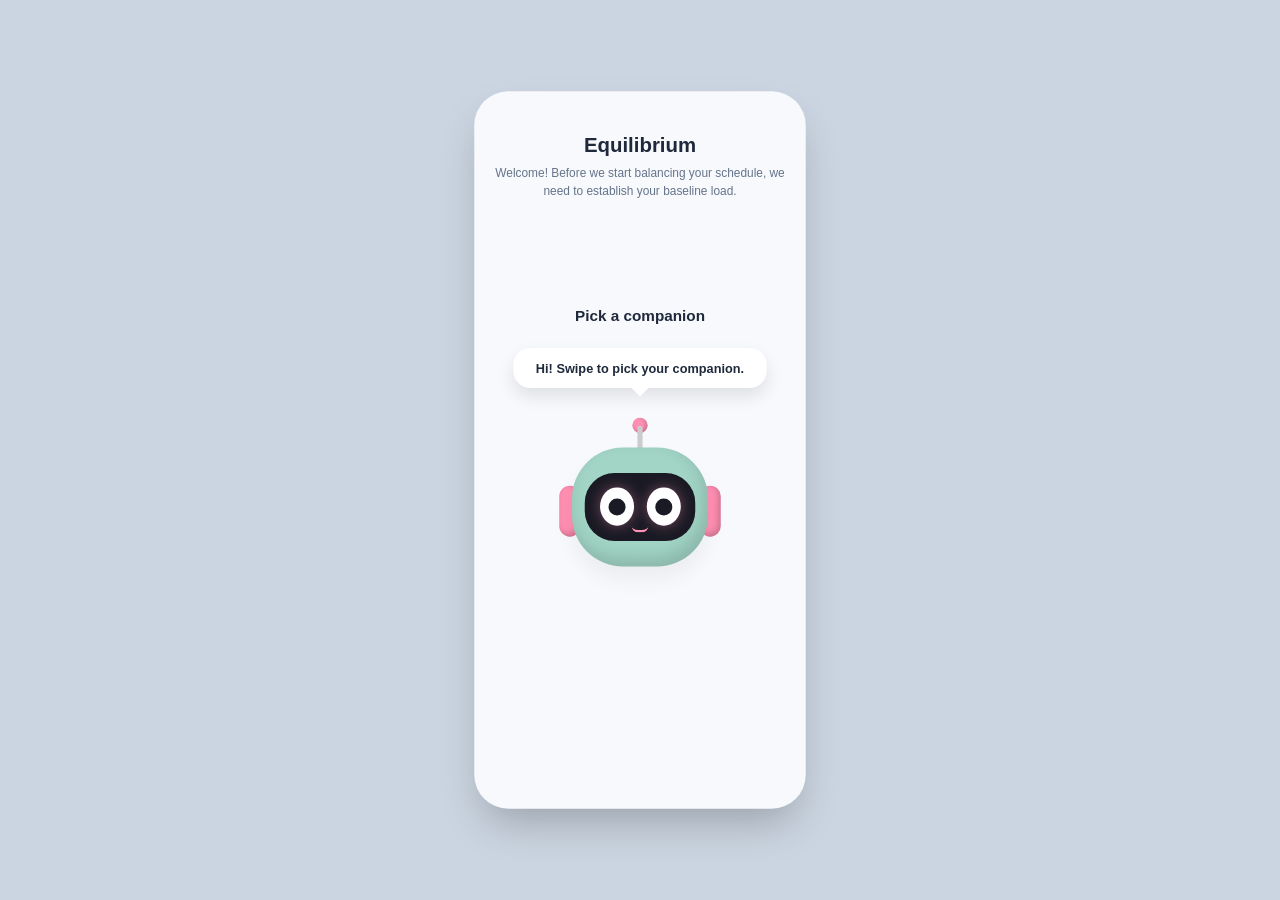
==== commit bf2dce6d: "AI Chatbot Page Done" ====
--- a/Carry.html
+++ b/Carry.html
@@ -10,7 +10,7 @@
 
     <div class="mobile-frame">
         
-        <div id="view-welcome" class="view ">
+        <div id="view-welcome" class="view active">
             <h1 style="text-align: center; margin-top: 20px;">Equilibrium</h1>
             <p style="text-align: center;">Welcome! Before we start balancing your schedule, we need to establish your baseline load.</p>
             
@@ -19,6 +19,7 @@
                 <h2 id="avatarTitle" style="text-align: center; margin-top: 0;">Pick a companion</h2>
                 <div class="speech-bubble" id="welcomeSpeechBubble">Hi! Swipe to pick your companion.</div>
                 <div class="carousel" id="avatarCarousel">
+                    <!-- 1. Original Robot -->
                     <div class="carousel-slide">
                         <div class="robot-wrapper">
                             <div class="antenna-ball"></div><div class="antenna"></div>
@@ -33,20 +34,62 @@
                         </div>
                     </div>
                     
+                   <!-- Bao Bun -->
                     <div class="carousel-slide">
-                        <div class="robot-wrapper alt-robot">
-                            <div class="antenna-ball"></div><div class="antenna"></div>
-                            <div class="ear left"></div><div class="ear right"></div>
-                            <div class="robot-head">
-                                <div class="robot-face">
-                                    <div class="eye"><div class="pupil"></div></div>
-                                    <div class="eye"><div class="pupil"></div></div>
-                                    <div class="smile"></div>
-                                </div>
-                            </div>
-                        </div>
-                    </div>
-                </div>
+                        <div class="bao-wrapper">
+                            <div class="bao-head">
+                                <div class="bao-pleats">
+                                    <div class="pleat"></div><div class="pleat"></div><div class="pleat"></div>
+                                    <div class="pleat"></div><div class="pleat"></div>
+                                </div>
+                                <div class="bao-blush left"></div><div class="bao-blush right"></div>
+                                <div class="bao-face">
+                                    <div class="bao-eye"></div>
+                                    <div class="bao-eye"></div>
+                                    <div class="bao-smile"></div>
+                                </div>
+                            </div>
+                        </div>
+                    </div>
+
+                    <!-- Cat -->
+                    <div class="carousel-slide">
+                        <div class="cat-wrapper">
+                            <div class="cat-ear left"><div class="cat-ear-inner"></div></div>
+                            <div class="cat-ear right"><div class="cat-ear-inner"></div></div>
+                            <div class="cat-head">
+                                <div class="cat-tuft"></div><div class="cat-tuft"></div><div class="cat-tuft"></div>
+                                <div class="whisker left-1"></div><div class="whisker left-2"></div>
+                                <div class="whisker right-1"></div><div class="whisker right-2"></div>
+                                <div class="cat-face">
+                                    <div class="cat-eye"></div>
+                                    <div class="cat-mouth"></div>
+                                    <div class="cat-eye"></div>
+                                </div>
+                            </div>
+                        </div>
+                    </div>
+
+                    <!-- Dog -->
+                    <div class="carousel-slide">
+                        <div class="dog-wrapper">
+                            <div class="dog-tail"></div>
+                            <div class="dog-body"></div>
+                            <div class="dog-ear left"></div>
+                            <div class="dog-ear right"></div>
+                            <div class="dog-head">
+                                <div class="dog-blush left"></div><div class="dog-blush right"></div>
+                                <div class="dog-face">
+                                    <div class="dog-eyes">
+                                        <div class="dog-eye"></div>
+                                        <div class="dog-eye"></div>
+                                    </div>
+                                    <div class="dog-nose"></div>
+                                    <div class="dog-smile"></div>
+                                </div>
+                            </div>
+                        </div>
+                    </div>
 
                 <button class="btn btn-outline" id="pickAvatarBtn" onclick="selectAvatar()">Pick This Companion</button>
             </div>
@@ -276,7 +319,7 @@
             <button class="btn" style="margin-top: 0;" onclick="launchApp()">Enter Dashboard</button>
         </div>
 
-        <div id="main-dashboard" class="view active" style="padding-top: 30px; padding-bottom: 90px;">
+        <div id="main-dashboard" class="view" style="padding-top: 30px; padding-bottom: 90px;">
             
             <!-- Dark Hero Card -->
             <div class="dark-hero-card" style="min-height: 145px; display: flex; flex-direction: column; justify-content: center; position: relative;">
@@ -930,7 +973,65 @@
             <button class="nav-btn" onclick="navTo('main-profile', this)">👤<span>Profile</span></button>
         </div>
 
+
+        <!-- Global AI Chat Widget -->
+        <div id="globalChatWidget" style="display: none; position: absolute; z-index: 100; top: 0; left: 0; width: 100%; height: 100%; pointer-events: none;">
+            
+            <!-- The Circular Floating Button -->
+            <div id="chatFab" onclick="toggleGlobalChat()">
+                <!-- Scaled down mini robot for the circle -->
+                <div class="robot-scaler" style="transform: scale(0.16); transform-origin: center; margin-top: 15px;">
+                    <div class="robot-wrapper" id="fabCompanion">
+                        <div class="antenna-ball"></div><div class="antenna"></div>
+                        <div class="ear left"></div><div class="ear right"></div>
+                        <div class="robot-head">
+                            <div class="robot-face">
+                                <div class="eye"><div class="pupil"></div></div>
+                                <div class="eye"><div class="pupil"></div></div>
+                                <div class="smile"></div>
+                            </div>
+                        </div>
+                    </div>
+                </div>
+            </div>
+
+            <!-- The Expanded Chat Interface -->
+            <div id="chatOverlay" class="chat-overlay">
+                <div class="chat-container card">
+                    <button onclick="toggleGlobalChat()" class="close-chat-btn">✖</button>
+                    
+                    <div class="chat-content">
+                        <!-- Chat Bubble -->
+                        <div id="activeChatBubble" class="active-chat-bubble">I'm here! How can I help you balance your workload today?</div>
+                        
+                        <!-- Big Robot Head in the middle -->
+                        <div class="robot-scaler" style="transform: scale(0.65); transform-origin: center; margin: 30px auto 0 auto;">
+                            <div class="robot-wrapper" id="expandedCompanion">
+                                <div class="antenna-ball"></div><div class="antenna"></div>
+                                <div class="ear left"></div><div class="ear right"></div>
+                                <div class="robot-head">
+                                    <div class="robot-face">
+                                        <div class="eye"><div class="pupil"></div></div>
+                                        <div class="eye"><div class="pupil"></div></div>
+                                        <div class="smile"></div>
+                                    </div>
+                                </div>
+                            </div>
+                        </div>
+                    </div>
+
+                    <!-- Input Area -->
+                    <div class="chat-input-wrapper">
+                        <input type="text" id="globalChatInput" placeholder="Ask me anything..." onkeypress="handleChatEnter(event)">
+                        <button onclick="sendChatMessage()" class="send-btn">➤</button>
+                    </div>
+                </div>
+            </div>
+        </div>
+
     </div>
+
+
 
     <script src="Carry.js"></script>
 </body>
--- a/Carry.css
+++ b/Carry.css
@@ -170,6 +170,109 @@
 .alt-robot .ear, .alt-robot .antenna-ball, .alt-robot .smile { background: #ef476f; border-bottom-color: #ef476f; box-shadow: none; }
 .alt-robot .eye { box-shadow: 0 0 15px rgba(239, 71, 111, 0.4); }
 /* ======================================================== */
+/* ================= BAO BUN AVATAR ================= */
+.bao-wrapper { position: relative; animation: float 4s ease-in-out infinite; cursor: pointer; }
+
+.bao-head {
+    width: 150px; height: 125px;
+    background: #fdf1de;
+    border-radius: 50% 50% 45% 45% / 65% 65% 35% 35%;
+    position: relative;
+    box-shadow: inset -8px -12px 20px rgba(0,0,0,0.08), 0 15px 25px rgba(0,0,0,0.05);
+    display: flex; justify-content: center; align-items: center;
+}
+
+.bao-pleats { position: absolute; top: -6px; left: 50%; transform: translateX(-50%); width: 90px; height: 40px; }
+.pleat {
+    position: absolute; bottom: 0; width: 4px; height: 32px;
+    background: #f0d9b5; border-radius: 4px; transform-origin: bottom center;
+}
+.pleat:nth-child(1) { left: 5px;  height: 22px; transform: rotate(-28deg); }
+.pleat:nth-child(2) { left: 28px; height: 30px; transform: rotate(-12deg); }
+.pleat:nth-child(3) { left: 50px; height: 34px; transform: rotate(0deg); }
+.pleat:nth-child(4) { left: 68px; height: 30px; transform: rotate(12deg); }
+.pleat:nth-child(5) { left: 86px; height: 22px; transform: rotate(28deg); }
+
+.bao-face { position: relative; width: 100px; height: 40px; margin-top: 25px; display: flex; justify-content: center; align-items: center; gap: 24px; }
+.bao-eye { width: 12px; height: 12px; background: #2b2b2b; border-radius: 50%; }
+.bao-smile {
+    position: absolute; bottom: -6px; left: 50%; transform: translateX(-50%);
+    width: 18px; height: 9px; border-bottom: 3px solid #2b2b2b; border-radius: 0 0 18px 18px;
+}
+.bao-blush { width: 22px; height: 12px; background: #f4a58a; border-radius: 50%; position: absolute; top: 32px; opacity: 0.8; }
+.bao-blush.left { left: 10px; } .bao-blush.right { right: 10px; }
+
+/* ================= CAT AVATAR ================= */
+.cat-wrapper { position: relative; animation: float 4s ease-in-out infinite; cursor: pointer; }
+
+.cat-ear { position: absolute; top: -35px; width: 0; height: 0; border-style: solid; }
+.cat-ear.left  { left: 5px;  border-width: 0 22px 55px 22px; border-color: transparent transparent #f4a261 transparent; transform: rotate(-8deg); }
+.cat-ear.right { right: 5px; border-width: 0 22px 55px 22px; border-color: transparent transparent #f4a261 transparent; transform: rotate(8deg); }
+.cat-ear-inner { position: absolute; top: 12px; left: 50%; transform: translateX(-50%); width: 0; height: 0;
+    border-style: solid; border-width: 0 12px 30px 12px; border-color: transparent transparent #fcd5b4 transparent; }
+
+.cat-head {
+    width: 150px; height: 105px;
+    background: #f4a261;
+    border-radius: 18px 18px 55px 55px;
+    position: relative; margin-top: 20px;
+    box-shadow: inset -6px -10px 18px rgba(0,0,0,0.1), 0 15px 25px rgba(0,0,0,0.05);
+    display: flex; justify-content: center; align-items: center;
+}
+
+.cat-tuft { position: absolute; top: 14px; width: 2px; height: 12px; background: #d4813f; border-radius: 2px; }
+.cat-tuft:nth-child(1) { left: 62px; transform: rotate(-10deg); }
+.cat-tuft:nth-child(2) { left: 70px; }
+.cat-tuft:nth-child(3) { left: 78px; transform: rotate(10deg); }
+
+.cat-face { display: flex; align-items: center; gap: 20px; margin-top: 15px; position: relative; }
+.cat-eye { width: 14px; height: 14px; background: #2b2b2b; border-radius: 50%; }
+.cat-mouth {
+    width: 16px; height: 8px; border-bottom: 3px solid #2b2b2b; border-left: 3px solid #2b2b2b; border-right: 3px solid #2b2b2b;
+    border-radius: 0 0 8px 8px; position: relative; top: 4px;
+}
+
+.whisker { position: absolute; top: 55px; height: 2px; background: #2b2b2b; opacity: 0.7; }
+.whisker.left-1  { left: -30px; width: 26px; transform: rotate(-4deg); }
+.whisker.left-2  { left: -30px; width: 26px; top: 63px; }
+.whisker.right-1 { right: -30px; width: 26px; transform: rotate(4deg); }
+.whisker.right-2 { right: -30px; width: 26px; top: 63px; }
+
+/* ================= DOG AVATAR ================= */
+.dog-wrapper { position: relative; animation: float 4s ease-in-out infinite; cursor: pointer; }
+
+.dog-ear { width: 42px; height: 85px; background: #e6c9a8; border-radius: 50% 50% 60% 20%; position: absolute; top: 5px; z-index: 0;
+    box-shadow: inset -4px -4px 10px rgba(0,0,0,0.12); }
+.dog-ear.left  { left: -18px; transform: rotate(-15deg); }
+.dog-ear.right { right: -18px; transform: rotate(15deg) scaleX(-1); }
+
+.dog-head {
+    width: 145px; height: 130px;
+    background: #fdf6ec;
+    border-radius: 50%;
+    position: relative; z-index: 1;
+    box-shadow: inset -6px -10px 18px rgba(0,0,0,0.08), 0 15px 25px rgba(0,0,0,0.05);
+    display: flex; justify-content: center; align-items: center;
+}
+
+.dog-face { display: flex; flex-direction: column; align-items: center; gap: 6px; }
+.dog-eyes { display: flex; gap: 22px; }
+.dog-eye { width: 13px; height: 16px; background: #2b2b2b; border-radius: 50%; }
+.dog-nose { width: 12px; height: 8px; background: #2b2b2b; border-radius: 50%; margin-top: 2px; }
+.dog-smile { width: 16px; height: 8px; border-bottom: 3px solid #2b2b2b; border-radius: 0 0 16px 16px; margin-top: -2px; }
+
+.dog-blush { width: 20px; height: 11px; background: #eec9b0; border-radius: 50%; position: absolute; top: 65px; opacity: 0.9; }
+.dog-blush.left { left: 12px; } .dog-blush.right { right: 12px; }
+
+.dog-body {
+    width: 100px; height: 70px; background: #e6c9a8;
+    border-radius: 40px 40px 30px 30px; position: absolute;
+    top: 118px; left: 50%; transform: translateX(-50%); z-index: -1;
+    box-shadow: inset -5px -8px 16px rgba(0,0,0,0.1);
+}
+.dog-tail { width: 24px; height: 24px; background: #e6c9a8; border-radius: 50%; position: absolute; top: 130px; right: -10px; z-index: -2; }
+
+/* ======================================================= */
 
 /* Dashboard Specifics */
 .risk-circle { width: 120px; height: 120px; border-radius: 50%; background: conic-gradient(var(--urgent) 0% 75%, var(--border) 75% 100%); display: flex; justify-content: center; align-items: center; margin: 0 auto 20px; }
@@ -691,5 +794,78 @@
 }
 
 
+/* --- Global Chat Widget UI --- */
+#chatFab {
+    position: absolute; 
+    bottom: 90px; /* Sits right above the navigation bar */
+    right: 20px; 
+    width: 60px; height: 60px; 
+    background: white; border-radius: 50%; 
+    box-shadow: 0 4px 15px rgba(0,0,0,0.15); 
+    display: flex; justify-content: center; align-items: center; 
+    cursor: pointer; transition: transform 0.2s;
+    pointer-events: auto;
+}
+#chatFab:active { transform: scale(0.9); }
+
+.chat-overlay {
+    position: absolute; top: 0; left: 0; right: 0; bottom: 0;
+    background: rgba(15, 23, 42, 0.4); backdrop-filter: blur(4px);
+    display: flex; justify-content: center; align-items: flex-end;
+    opacity: 0; pointer-events: none; transition: opacity 0.3s ease;
+    z-index: 200;
+}
+.chat-overlay.active { opacity: 1; pointer-events: auto; }
+
+.chat-container {
+    width: 100%; height: 85%; max-width: 450px;
+    background: #fafaf9; border-radius: 30px 30px 0 0;
+    display: flex; flex-direction: column;
+    transform: translateY(100%); transition: transform 0.3s ease;
+    position: relative; overflow: hidden;
+}
+.chat-overlay.active .chat-container { transform: translateY(0); }
+
+.close-chat-btn {
+    position: absolute; top: 20px; right: 20px;
+    background: #e2e8f0; border: none; width: 32px; height: 32px;
+    border-radius: 50%; color: #64748b; font-weight: bold; cursor: pointer;
+    z-index: 10; display: flex; justify-content: center; align-items: center;
+}
+
+.chat-content {
+    flex: 1; display: flex; flex-direction: column; justify-content: center; align-items: center;
+    position: relative; padding: 20px;
+}
+
+.active-chat-bubble {
+    background: white; color: var(--text-dark);
+    padding: 15px 20px; border-radius: 20px;
+    font-size: 14px; font-weight: 600; line-height: 1.4;
+    box-shadow: 0 4px 15px rgba(0,0,0,0.08);
+    max-width: 80%; text-align: center;
+    position: relative; margin-bottom: 30px;
+}
+.active-chat-bubble::after {
+    content: ''; position: absolute; bottom: -10px; left: 50%; transform: translateX(-50%);
+    border-width: 10px 10px 0 10px; border-style: solid;
+    border-color: white transparent transparent transparent;
+}
+
+.chat-input-wrapper {
+    padding: 15px 20px 30px 20px; background: white;
+    border-top: 1px solid #f1f5f9; display: flex; gap: 10px;
+}
+#globalChatInput {
+    flex: 1; padding: 15px; border: 1px solid #e2e8f0; background: #f8fafc;
+    border-radius: 25px; font-family: inherit; font-size: 14px; outline: none;
+}
+.send-btn {
+    background: var(--primary); color: white; border: none;
+    width: 50px; height: 50px; border-radius: 50%; cursor: pointer;
+    display: flex; justify-content: center; align-items: center; font-size: 18px;
+    box-shadow: 0 4px 10px rgba(79, 70, 229, 0.3);
+}
+
 
 @media (max-height: 900px) { .mobile-frame { transform: scale(0.85); } }
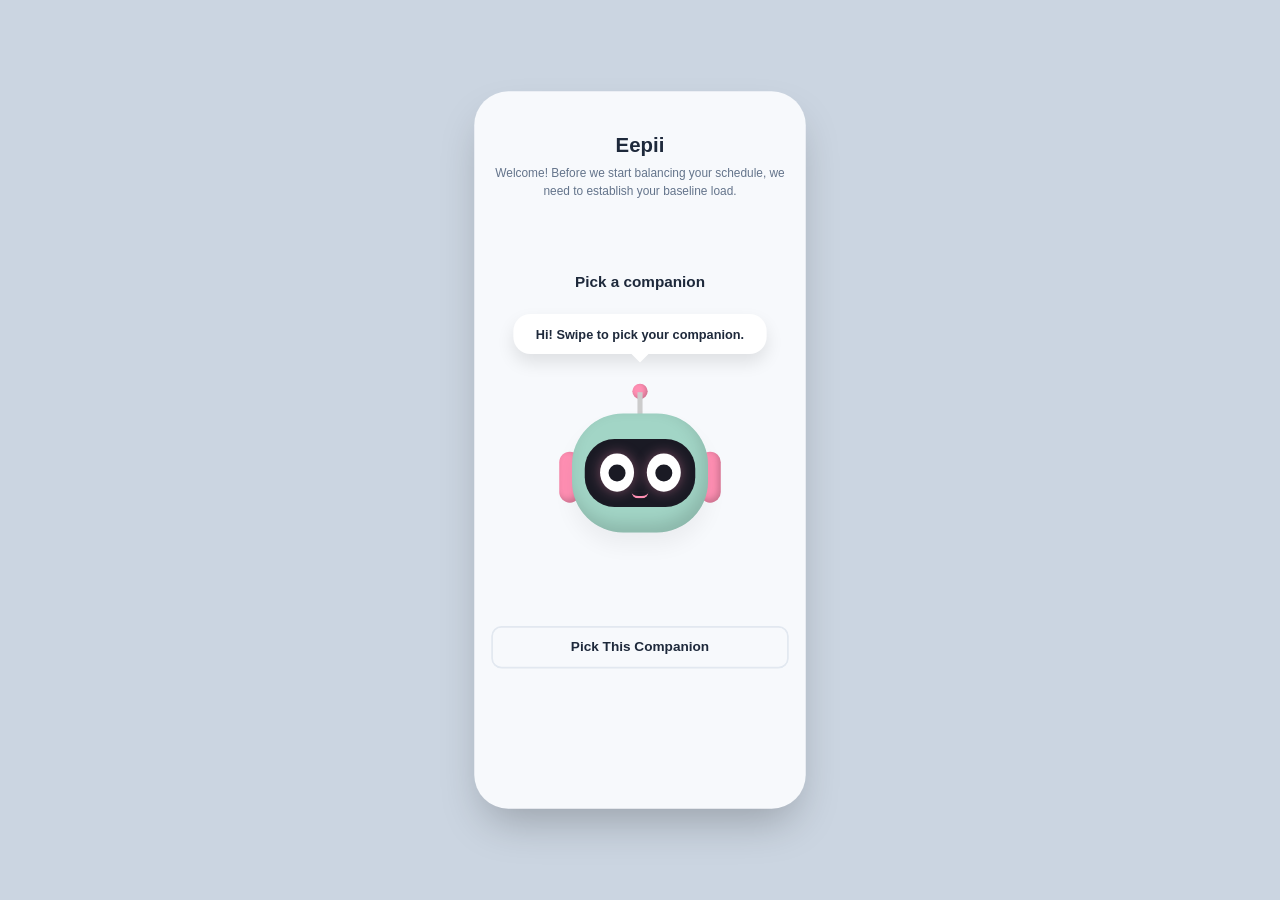
==== commit 1c96912b: "First Version of App - Static HTML page" ====
--- a/Carry.html
+++ b/Carry.html
@@ -11,7 +11,7 @@
     <div class="mobile-frame">
         
         <div id="view-welcome" class="view active">
-            <h1 style="text-align: center; margin-top: 20px;">Equilibrium</h1>
+            <h1 style="text-align: center; margin-top: 20px;">Eepii</h1>
             <p style="text-align: center;">Welcome! Before we start balancing your schedule, we need to establish your baseline load.</p>
             
             <div class="avatar-selection">
@@ -44,8 +44,8 @@
                                 </div>
                                 <div class="bao-blush left"></div><div class="bao-blush right"></div>
                                 <div class="bao-face">
-                                    <div class="bao-eye"></div>
-                                    <div class="bao-eye"></div>
+                                    <div class="bao-eye-socket"><div class="bao-eye pupil"></div></div>
+                                    <div class="bao-eye-socket"><div class="bao-eye pupil"></div></div>
                                     <div class="bao-smile"></div>
                                 </div>
                             </div>
@@ -62,9 +62,9 @@
                                 <div class="whisker left-1"></div><div class="whisker left-2"></div>
                                 <div class="whisker right-1"></div><div class="whisker right-2"></div>
                                 <div class="cat-face">
-                                    <div class="cat-eye"></div>
+                                    <div class="cat-eye-socket"><div class="cat-eye pupil"></div></div>
                                     <div class="cat-mouth"></div>
-                                    <div class="cat-eye"></div>
+                                    <div class="cat-eye-socket"><div class="cat-eye pupil"></div></div>
                                 </div>
                             </div>
                         </div>
@@ -73,16 +73,14 @@
                     <!-- Dog -->
                     <div class="carousel-slide">
                         <div class="dog-wrapper">
-                            <div class="dog-tail"></div>
-                            <div class="dog-body"></div>
                             <div class="dog-ear left"></div>
                             <div class="dog-ear right"></div>
                             <div class="dog-head">
                                 <div class="dog-blush left"></div><div class="dog-blush right"></div>
                                 <div class="dog-face">
                                     <div class="dog-eyes">
-                                        <div class="dog-eye"></div>
-                                        <div class="dog-eye"></div>
+                                        <div class="dog-eye-socket"><div class="dog-eye pupil"></div></div>
+                                        <div class="dog-eye-socket"><div class="dog-eye pupil"></div></div>
                                     </div>
                                     <div class="dog-nose"></div>
                                     <div class="dog-smile"></div>
@@ -90,13 +88,12 @@
                             </div>
                         </div>
                     </div>
-
-                <button class="btn btn-outline" id="pickAvatarBtn" onclick="selectAvatar()">Pick This Companion</button>
-            </div>
-
-            <button class="btn hidden" id="startSetupBtn" onclick="goTo('view-profile-setup')">Start Setup</button>
+                
+                </div> <button class="btn btn-outline" id="pickAvatarBtn" onclick="selectAvatar()" style="margin-top: 30px; width: 100%;">Pick This Companion</button>
+            </div>
+
+            <button class="btn hidden" id="startSetupBtn" onclick="goTo('view-profile-setup')" style="width: 100%;">Start Setup</button>
         </div>
-
 
         <div id="view-profile-setup" class="view" style="justify-content: center; padding-bottom: 30px;">
     
@@ -152,7 +149,7 @@
                 <select class="idle-tracker"><option>Year 1</option><option>Year 2</option><option>Year 3</option><option>Year 4</option></select>
             </div>
             
-            <button class="btn" style="margin-top: 20px;" onclick="goTo('view-schedule-setup')">Next: Weekly Schedule</button>
+            <button class="btn" style="margin-top: 20px;" onclick="goTo('view-survey')">Next: Stress Survey</button>
         </div>
 
         <div id="view-schedule-setup" class="view">
@@ -196,64 +193,123 @@
             </div>
 
             <!-- Total Hours Counter -->
-            <div style="text-align: center; margin-bottom: 15px; background: white; padding: 10px; border-radius: 12px; border: 1px solid var(--border);">
-                <span style="font-size: 14px; font-weight: 600; color: var(--text-muted);">Total Weekly Load: <strong id="weeklyTotalDisplay" style="color: var(--primary); font-size: 18px;">0</strong> hours</span>
-            </div>
-
-            <!-- JavaScript will inject the 7 days here -->
-            <div id="scheduleAccordion" style="display: flex; flex-direction: column; gap: 10px;"></div>
-            
-            <button class="btn" style="margin-top: 20px;" onclick="goTo('view-survey')">Next: Stress Survey</button>
+            <div style="text-align: center; margin-bottom: 20px; background: white; padding: 12px; border-radius: 12px; border: 1px solid #e2e8f0; box-shadow: 0 2px 5px rgba(0,0,0,0.02);">
+                <span style="font-size: 14px; font-weight: 600; color: var(--text-muted);">Total Weekly Load: <strong id="weeklyTotalDisplay" style="color: var(--primary); font-size: 20px; margin-left: 5px;">25</strong><span style="font-size: 14px; color: var(--primary);">h</span></span>
+            </div>
+
+            <!-- Simplified Weekly Inputs -->
+            <div class="weekly-inputs" style="display: flex; flex-direction: column; gap: 15px;">
+                
+                <!-- Class Hours -->
+                <div class="input-card" style="background: white; padding: 15px; border-radius: 16px; border: 1px solid #e2e8f0;">
+                    <div style="font-weight: 700; color: var(--text-dark); margin-bottom: 2px;">🎓 Class Hours</div>
+                    <div style="font-size: 11px; color: var(--text-muted); margin-bottom: 12px;">Lectures, programming labs, and tutorials</div>
+                    <div style="display: flex; align-items: center; justify-content: space-between; background: #f8fafc; padding: 8px 12px; border-radius: 12px;">
+                        <button class="ctrl-btn" onclick="updateWeekly('class', -1)">-</button>
+                        <span style="font-size: 16px; font-weight: 700;"><span id="week-class">15</span> hrs</span>
+                        <button class="ctrl-btn" onclick="updateWeekly('class', 1)">+</button>
+                    </div>
+                </div>
+
+                <!-- Work Toggle & Hours -->
+                <div class="input-card" style="background: white; padding: 15px; border-radius: 16px; border: 1px solid #e2e8f0;">
+                    <div style="display: flex; justify-content: space-between; align-items: center;">
+                        <div>
+                            <div style="font-weight: 700; color: var(--text-dark); margin-bottom: 2px;">💼 Working</div>
+                            <div style="font-size: 11px; color: var(--text-muted);">Internships, freelance, or part-time roles</div>
+                        </div>
+                        <label class="switch">
+                            <input type="checkbox" id="workToggle" onchange="toggleWorkUI(this.checked)">
+                            <span class="slider round"></span>
+                        </label>
+                    </div>
+                    
+                    <!-- Hidden by default until toggled on -->
+                    <div id="workControls" style="display: none; margin-top: 15px; border-top: 1px solid #f1f5f9; padding-top: 15px;">
+                        <div style="display: flex; align-items: center; justify-content: space-between; background: #f8fafc; padding: 8px 12px; border-radius: 12px;">
+                            <button class="ctrl-btn" onclick="updateWeekly('work', -1)">-</button>
+                            <span style="font-size: 16px; font-weight: 700;"><span id="week-work">10</span> hrs</span>
+                            <button class="ctrl-btn" onclick="updateWeekly('work', 1)">+</button>
+                        </div>
+                    </div>
+                </div>
+
+                <!-- Self Study -->
+                <div class="input-card" style="background: white; padding: 15px; border-radius: 16px; border: 1px solid #e2e8f0;">
+                    <div style="font-weight: 700; color: var(--text-dark); margin-bottom: 2px;">📚 Self-Study</div>
+                    <div style="font-size: 11px; color: var(--text-muted); margin-bottom: 12px;">Assignments, coding practice, and revision</div>
+                    <div style="display: flex; align-items: center; justify-content: space-between; background: #f8fafc; padding: 8px 12px; border-radius: 12px;">
+                        <button class="ctrl-btn" onclick="updateWeekly('study', -1)">-</button>
+                        <span style="font-size: 16px; font-weight: 700;"><span id="week-study">10</span> hrs</span>
+                        <button class="ctrl-btn" onclick="updateWeekly('study', 1)">+</button>
+                    </div>
+                </div>
+
+            </div>
+            
+            <button class="btn" style="margin-top: 25px; width: 100%;" onclick="goTo('view-calendar')">Next: Import Calendar</button>
         </div>
 
-        <div id="view-survey" class="view" style="justify-content: center; align-items: center; padding-bottom: 40px; padding-top: 50px;">
-            
-            <p id="surveyProgress" style="font-size: 14px; font-weight: 700; color: var(--text-muted); margin-bottom: 30px; text-transform: uppercase; letter-spacing: 1px;">Question 1 of 10</p>
-            
-            <!-- Adjusted height from 260px to 200px to keep the layout tight -->
-            <div class="robot-stage" style="position: relative; width: 100%; height: 200px; margin-bottom: 20px; display: flex; justify-content: center;">
-                
-                <div class="survey-speech-bubble" id="surveySpeechBubble">
-                    How often have you felt mentally overwhelmed by academic demands?
-                </div>
-                
-                <!-- Robot scaled up to 0.55 (Head Only) -->
-                <div class="robot-scaler" style="transform: scale(0.55); transform-origin: top center; position: absolute; top: 115px;">
-                    <div class="robot-wrapper" id="surveyCompanion">
-                        <div class="antenna-ball"></div><div class="antenna"></div>
-                        <div class="ear left"></div><div class="ear right"></div>
-                        <div class="robot-head">
-                            <div class="robot-face">
-                                <div class="eye"><div class="pupil"></div></div>
-                                <div class="eye"><div class="pupil"></div></div>
-                                <div class="smile"></div>
-                            </div>
-                        </div>
-                    </div>
-                </div>
-            </div>
-
-            <!-- Survey Options -->
-            <div id="surveyOptions" style="width: 100%; transition: opacity 0.3s;">
-                
-                <div id="surveyAnswerButtons" style="display: flex; flex-direction: column; gap: 12px;">
-                    <button class="btn btn-outline" style="margin-top: 0;" onclick="answerSurvey(1)">Never</button>
-                    <button class="btn btn-outline" style="margin-top: 0;" onclick="answerSurvey(2)">Rarely</button>
-                    <button class="btn btn-outline" style="margin-top: 0;" onclick="answerSurvey(3)">Sometimes</button>
-                    <button class="btn btn-outline" style="margin-top: 0;" onclick="answerSurvey(4)">Often</button>
-                    <button class="btn btn-outline" style="margin-top: 0;" onclick="answerSurvey(5)">Always</button>
-                </div>
-                
-                <button id="surveyIdleButton" class="btn hidden" style="margin-top: 0;" onclick="wakeSurveyRobot()">Yes, I'm here!</button>
-
-            </div>
-            
+        <div id="view-survey" class="view" style="padding: 0; background: #f8fafc; height: 100%;">
+            
+            <!-- Full height inner wrapper -->
+            <div style="display: flex; flex-direction: column; height: 100vh; width: 100%;">
+                
+                <!-- Header with Skip Demo Button -->
+                <div style="padding: 20px 20px 15px 20px; display: flex; justify-content: space-between; align-items: center;">
+                    <span id="surveyProgressHeader" style="font-size: 12px; font-weight: 700; color: var(--text-muted); text-transform: uppercase; letter-spacing: 1px;">Question 1 of 10</span>
+                    <button onclick="skipSurvey()" style="padding: 6px 12px; font-size: 11px; font-weight: 700; background: #fee2e2; color: #b91c1c; border: none; border-radius: 8px; cursor: pointer;">Skip (Demo)</button>
+                </div>
+
+                <!-- Chat Content (Centered Robot & Bubble) -->
+                <div style="flex: 1; display: flex; flex-direction: column; justify-content: center; align-items: center; padding: 20px;">
+                    
+                    <div id="surveyActiveChatBubble" class="active-chat-bubble" style="position: relative; margin-bottom: 40px; top: 0; left: 0; transform: none; width: 100%; text-align: center;">
+                        How often do you feel mentally overwhelmed by academic demands?
+                    </div>
+                    
+                    <div class="robot-scaler" style="transform: scale(0.65); transform-origin: center;">
+                        <div class="robot-wrapper" id="surveyCompanion">
+                            <div class="antenna-ball"></div><div class="antenna"></div>
+                            <div class="ear left"></div><div class="ear right"></div>
+                            <div class="robot-head">
+                                <div class="robot-face">
+                                    <div class="eye"><div class="pupil"></div></div>
+                                    <div class="eye"><div class="pupil"></div></div>
+                                    <div class="smile"></div>
+                                </div>
+                            </div>
+                        </div>
+                    </div>
+
+                </div>
+
+                <!-- Input & Options Area -->
+                <div style="padding: 20px; background: white; border-top: 1px solid #e2e8f0; padding-bottom: 40px;">
+                    
+                    <!-- Quick Replies -->
+                    <div id="surveyQuickReplies" style="display: flex; flex-wrap: wrap; gap: 8px; justify-content: center; margin-bottom: 15px; transition: opacity 0.3s;">
+                        <button class="quick-reply-btn" onclick="processSurveyAnswer(1)">Never</button>
+                        <button class="quick-reply-btn" onclick="processSurveyAnswer(2)">Rarely</button>
+                        <button class="quick-reply-btn" onclick="processSurveyAnswer(3)">Sometimes</button>
+                        <button class="quick-reply-btn" onclick="processSurveyAnswer(4)">Often</button>
+                        <button class="quick-reply-btn" onclick="processSurveyAnswer(5)">Always</button>
+                    </div>
+
+                    <!-- Text Input Wrapper -->
+                    <div style="display: flex; align-items: center; border: 1px solid #e2e8f0; border-radius: 30px; padding: 4px 4px 4px 15px; background: white;">
+                        <input type="text" id="surveyChatInput" placeholder="Type your answer..." onkeypress="handleSurveyEnter(event)" style="flex: 1; border: none; outline: none; background: transparent; font-size: 14px; font-family: inherit; min-width: 0;">
+                        <button onclick="submitSurveyInput()" class="send-btn" style="flex-shrink: 0; margin-left: 10px;">➤</button>
+                    </div>
+
+                </div>
+            </div>
         </div>
 
         <div id="view-calendar" class="view" style="padding-top: 40px;">
             <p style="font-size: 11px; font-weight: 700; color: var(--text-muted); text-transform: uppercase; letter-spacing: 1.5px; margin-bottom: 8px;">Class Schedule</p>
             <h1 style="margin-top: 0; margin-bottom: 15px; font-size: 28px;">Import your timetable</h1>
-            <p style="margin-bottom: 30px;">Export your university calendar as a .ics file and import it here. Equilibrium will use it to understand your class density.</p>
+            <p style="margin-bottom: 30px;">Export your university calendar as a .ics file and import it here. Eepii will use it to understand your class density.</p>
             
             <!-- File Drop Zone -->
             <div class="drop-zone" id="calendarDropZone" onclick="simulateFileUpload()">
@@ -273,7 +329,7 @@
             <div style="flex: 1;"></div>
 
             <button id="importBtn" class="btn disabled-btn" disabled>Choose a file first</button>
-            <button class="btn btn-outline" style="border: none; margin-top: 10px; color: var(--text-muted); font-weight: 600;" onclick="goTo('view-overview')">Skip for now</button>
+            <button class="btn btn-outline" style="border: none; margin-top: 10px; color: var(--text-muted); font-weight: 600;" onclick="finishCalendarSetup()">Skip for now</button>
         </div>
 
         <div id="view-overview" class="view" style="justify-content: center; align-items: center; text-align: center;">
@@ -306,11 +362,11 @@
             <!-- Side-by-Side Metric Cards -->
             <div style="display: flex; gap: 15px; width: 100%; margin-bottom: 25px;">
                 <div class="card stat-card" style="flex: 1; margin-bottom: 0;">
-                    <div class="stat-value" id="overviewHours">0h</div>
+                    <div class="stat-value" id="overviewHours">25h</div>
                     <div class="stat-label">Weekly Commitment</div>
                 </div>
                 <div class="card stat-card" style="flex: 1; margin-bottom: 0;">
-                    <div class="stat-value" id="overviewScore" style="color: var(--urgent);">0%</div>
+                    <div class="stat-value" id="overviewScore" style="color: var(--urgent);">90%</div>
                     <div class="stat-label">Stress Score</div>
                 </div>
             </div>
@@ -471,9 +527,12 @@
                 <div class="timeline-event">
                     <div class="event-time">09:00 AM</div>
                     <div class="event-marker task-urgent"></div>
-                    <div class="event-card task-card">
-                        <div class="event-header">
+                    <!-- Added onclick -->
+                    <div class="event-card task-card" onclick="toggleTask(this)">
+                        <div class="event-header" style="display: flex; justify-content: space-between; align-items: center;">
                             <span class="tag" style="background: #fee2e2; color: #b91c1c;">Urgent Task</span>
+                            <!-- Added checkbox -->
+                            <div class="custom-checkbox"></div>
                         </div>
                         <div class="event-title">Anti-Scam Chatbot Risk Scoring Module</div>
                         <div class="event-desc">2 Hours • Deep Work</div>
@@ -484,9 +543,12 @@
                 <div class="timeline-event">
                     <div class="event-time">11:00 AM</div>
                     <div class="event-marker activity-recovery"></div>
-                    <div class="event-card recovery-card">
-                        <div class="event-header">
+                    <!-- Added onclick -->
+                    <div class="event-card recovery-card" onclick="toggleTask(this)">
+                        <div class="event-header" style="display: flex; justify-content: space-between; align-items: center;">
                             <span class="tag" style="background: #dcfce7; color: #15803d;">🍃 Rebalance</span>
+                            <!-- Added checkbox -->
+                            <div class="custom-checkbox"></div>
                         </div>
                         <div class="event-title">Screen Break & Short Walk</div>
                         <div class="event-desc">20 Mins • Step away from the desk</div>
@@ -497,9 +559,12 @@
                 <div class="timeline-event">
                     <div class="event-time">01:00 PM</div>
                     <div class="event-marker task-normal"></div>
-                    <div class="event-card task-card">
-                        <div class="event-header">
+                    <!-- Added onclick -->
+                    <div class="event-card task-card" onclick="toggleTask(this)">
+                        <div class="event-header" style="display: flex; justify-content: space-between; align-items: center;">
                             <span class="tag" style="background: #e2e8f0; color: #475569;">Task</span>
+                            <!-- Added checkbox -->
+                            <div class="custom-checkbox"></div>
                         </div>
                         <div class="event-title">Tour Management System Prototype</div>
                         <div class="event-desc">1.5 Hours • Medium Focus</div>
@@ -510,9 +575,12 @@
                 <div class="timeline-event">
                     <div class="event-time">02:30 PM</div>
                     <div class="event-marker activity-recovery"></div>
-                    <div class="event-card recovery-card">
-                        <div class="event-header">
+                    <!-- Added onclick -->
+                    <div class="event-card recovery-card" onclick="toggleTask(this)">
+                        <div class="event-header" style="display: flex; justify-content: space-between; align-items: center;">
                             <span class="tag" style="background: #fef3c7; color: #b45309;">☕ Rebalance</span>
+                            <!-- Added checkbox -->
+                            <div class="custom-checkbox"></div>
                         </div>
                         <div class="event-title">Grab a snack (Nuggets & fries?)</div>
                         <div class="event-desc">30 Mins • Mental reset</div>
@@ -529,7 +597,7 @@
                 <div style="max-width: 65%;">
                     <h1 style="margin-top: 0; margin-bottom: 8px; font-size: 28px;">Log Load</h1>
                     <p style="margin-bottom: 0; font-size: 13px; color: var(--text-muted); line-height: 1.5;">
-                        Add a new task. Equilibrium's AI will automatically assign its category and urgency.
+                        Add a new task. Eepii's AI will automatically assign its category and urgency.
                     </p>
                 </div>
                 
@@ -860,13 +928,15 @@
             <p style="font-size: 11px; font-weight: 700; color: var(--text-muted); text-transform: uppercase; letter-spacing: 1.5px; margin-bottom: 8px;">Account</p>
             <h1 style="margin-top: 0; margin-bottom: 20px; font-size: 28px;">Profile</h1>
             
-            <!-- Personalized Dark Hero Card -->
-            <div class="dark-hero-card" style="padding: 20px; display: flex; align-items: center; gap: 15px; min-height: auto; margin-bottom: 25px;">
-                <div style="width: 55px; height: 55px; border-radius: 16px; background: #292524; border: 1px solid #44403c; display: flex; justify-content: center; align-items: center; color: white; font-weight: bold;">
+           <!-- Personalized Dark Hero Card -->
+            <div class="dark-hero-card" style="padding: 20px; display: flex; align-items: center; gap: 15px; height: auto; min-height: 95px; border-radius: 24px; margin-bottom: 25px;">
+                <!-- Added flex-shrink: 0 so the icon doesn't get squeezed -->
+                <div style="width: 55px; height: 55px; border-radius: 16px; background: #292524; border: 1px solid #44403c; display: flex; justify-content: center; align-items: center; color: white; font-weight: bold; flex-shrink: 0;">
                     <span style="font-size: 22px;">👨‍💻</span>
                 </div>
                 <div>
-                    <div style="font-size: 18px; font-weight: 700; color: white; margin-bottom: 4px;">Alex Wong</div>
+                    <!-- Added line-height for cleaner stacking -->
+                    <div style="font-size: 18px; font-weight: 700; color: white; margin-bottom: 4px; line-height: 1.2;">Alex Wong</div>
                     <div style="font-size: 12px; color: #d6d3d1;">BSc Computer Science (AI)</div>
                     <div style="font-size: 11px; color: #a8a29e; margin-top: 4px; font-weight: 600;">Latest CGPA: 4.0</div>
                 </div>
@@ -958,7 +1028,7 @@
             <!-- ICS Import -->
             <div class="card" style="padding: 20px; margin-bottom: 25px; display: flex; justify-content: space-between; align-items: center;">
                 <div style="font-size: 10px; font-weight: 700; color: var(--text-muted); letter-spacing: 1px; text-transform: uppercase;">Class Schedule (.ICS)</div>
-                <button class="btn" style="margin: 0; padding: 6px 16px; font-size: 12px; background: #eff6ff; color: #1e40af; border-radius: 20px; box-shadow: none;" onclick="goTo('view-calendar')">Import</button>
+                <button class="btn" style="margin: 0; padding: 6px 16px; font-size: 12px; background: #eff6ff; color: #1e40af; border-radius: 20px; box-shadow: none;" onclick="startProfileImport()">Import</button>
             </div>
 
             <!-- Retest Button -->
@@ -973,8 +1043,6 @@
             <button class="nav-btn" onclick="navTo('main-profile', this)">👤<span>Profile</span></button>
         </div>
 
-
-        <!-- Global AI Chat Widget -->
         <div id="globalChatWidget" style="display: none; position: absolute; z-index: 100; top: 0; left: 0; width: 100%; height: 100%; pointer-events: none;">
             
             <!-- The Circular Floating Button -->
@@ -1030,9 +1098,7 @@
         </div>
 
     </div>
-
-
-
+    
     <script src="Carry.js"></script>
 </body>
 </html>
--- a/Carry.css
+++ b/Carry.css
@@ -184,23 +184,28 @@
 
 .bao-pleats { position: absolute; top: -6px; left: 50%; transform: translateX(-50%); width: 90px; height: 40px; }
 .pleat {
-    position: absolute; bottom: 0; width: 4px; height: 32px;
+    position: absolute; bottom: -10px; width: 4px; height: 32px;
     background: #f0d9b5; border-radius: 4px; transform-origin: bottom center;
 }
-.pleat:nth-child(1) { left: 5px;  height: 22px; transform: rotate(-28deg); }
-.pleat:nth-child(2) { left: 28px; height: 30px; transform: rotate(-12deg); }
+.pleat:nth-child(1) { left: 5px;  height: 22px; transform: rotate(28deg); }
+.pleat:nth-child(2) { left: 28px; height: 30px; transform: rotate(12deg); }
 .pleat:nth-child(3) { left: 50px; height: 34px; transform: rotate(0deg); }
-.pleat:nth-child(4) { left: 68px; height: 30px; transform: rotate(12deg); }
-.pleat:nth-child(5) { left: 86px; height: 22px; transform: rotate(28deg); }
+.pleat:nth-child(4) { left: 68px; height: 30px; transform: rotate(-12deg); }
+.pleat:nth-child(5) { left: 86px; height: 22px; transform: rotate(-28deg); }
 
 .bao-face { position: relative; width: 100px; height: 40px; margin-top: 25px; display: flex; justify-content: center; align-items: center; gap: 24px; }
-.bao-eye { width: 12px; height: 12px; background: #2b2b2b; border-radius: 50%; }
+/* Bao Eyes */
+.bao-eye-socket { width: 12px; height: 12px; position: relative; }
+.bao-eye { 
+    width: 100%; height: 100%; background: #2b2b2b; 
+    border-radius: 50%; position: absolute; left: 0; top: 0; 
+}
 .bao-smile {
     position: absolute; bottom: -6px; left: 50%; transform: translateX(-50%);
     width: 18px; height: 9px; border-bottom: 3px solid #2b2b2b; border-radius: 0 0 18px 18px;
 }
-.bao-blush { width: 22px; height: 12px; background: #f4a58a; border-radius: 50%; position: absolute; top: 32px; opacity: 0.8; }
-.bao-blush.left { left: 10px; } .bao-blush.right { right: 10px; }
+.bao-blush { width: 22px; height: 12px; background: #f4a58a; border-radius: 50%; position: absolute; top: 80px; opacity: 0.8; }
+.bao-blush.left { left: 12px; } .bao-blush.right { right: 12px; }
 
 /* ================= CAT AVATAR ================= */
 .cat-wrapper { position: relative; animation: float 4s ease-in-out infinite; cursor: pointer; }
@@ -226,7 +231,12 @@
 .cat-tuft:nth-child(3) { left: 78px; transform: rotate(10deg); }
 
 .cat-face { display: flex; align-items: center; gap: 20px; margin-top: 15px; position: relative; }
-.cat-eye { width: 14px; height: 14px; background: #2b2b2b; border-radius: 50%; }
+/* Cat Eyes */
+.cat-eye-socket { width: 14px; height: 14px; position: relative; }
+.cat-eye { 
+    width: 100%; height: 100%; background: #2b2b2b; 
+    border-radius: 50%; position: absolute; left: 0; top: 0; 
+}
 .cat-mouth {
     width: 16px; height: 8px; border-bottom: 3px solid #2b2b2b; border-left: 3px solid #2b2b2b; border-right: 3px solid #2b2b2b;
     border-radius: 0 0 8px 8px; position: relative; top: 4px;
@@ -238,39 +248,78 @@
 .whisker.right-1 { right: -30px; width: 26px; transform: rotate(4deg); }
 .whisker.right-2 { right: -30px; width: 26px; top: 63px; }
 
-/* ================= DOG AVATAR ================= */
-.dog-wrapper { position: relative; animation: float 4s ease-in-out infinite; cursor: pointer; }
-
-.dog-ear { width: 42px; height: 85px; background: #e6c9a8; border-radius: 50% 50% 60% 20%; position: absolute; top: 5px; z-index: 0;
-    box-shadow: inset -4px -4px 10px rgba(0,0,0,0.12); }
-.dog-ear.left  { left: -18px; transform: rotate(-15deg); }
-.dog-ear.right { right: -18px; transform: rotate(15deg) scaleX(-1); }
-
+/* =========================================
+   AVATAR: 3D FLOPPY DOG
+========================================= */
+.dog-wrapper { 
+    position: relative; width: 70px; height: 60px; margin: 0 auto; 
+    /* Boosts the size of the entire dog smoothly */
+    transform: scale(2); 
+    transform-origin: bottom center;
+}
+
+/* 3D Dog Head (Removed flat borders, added soft shading) */
 .dog-head {
-    width: 145px; height: 130px;
-    background: #fdf6ec;
-    border-radius: 50%;
-    position: relative; z-index: 1;
-    box-shadow: inset -6px -10px 18px rgba(0,0,0,0.08), 0 15px 25px rgba(0,0,0,0.05);
-    display: flex; justify-content: center; align-items: center;
-}
-
-.dog-face { display: flex; flex-direction: column; align-items: center; gap: 6px; }
-.dog-eyes { display: flex; gap: 22px; }
-.dog-eye { width: 13px; height: 16px; background: #2b2b2b; border-radius: 50%; }
-.dog-nose { width: 12px; height: 8px; background: #2b2b2b; border-radius: 50%; margin-top: 2px; }
-.dog-smile { width: 16px; height: 8px; border-bottom: 3px solid #2b2b2b; border-radius: 0 0 16px 16px; margin-top: -2px; }
-
-.dog-blush { width: 20px; height: 11px; background: #eec9b0; border-radius: 50%; position: absolute; top: 65px; opacity: 0.9; }
-.dog-blush.left { left: 12px; } .dog-blush.right { right: 12px; }
-
+    position: absolute; top: 2px; left: 5px;
+    width: 60px; height: 50px; background: #fff5e6;
+    border-radius: 40px 40px 30px 30px; z-index: 3;
+    box-shadow: 
+        inset -4px -6px 10px rgba(200, 175, 150, 0.5), /* Bottom right shadow */
+        inset 4px 4px 8px rgba(255, 255, 255, 1),      /* Top left highlight */
+        0 6px 12px rgba(0,0,0,0.1);                    /* Drop shadow */
+}
+
+/* 3D Floppy Ears */
+.dog-ear {
+    position: absolute; top: 12px; width: 22px; height: 38px;
+    background: #fff5e6; border-radius: 11px; z-index: 2;
+}
+.dog-ear.left { 
+    left: -5px; transform: rotate(25deg); 
+    box-shadow: inset -3px -5px 8px rgba(200, 175, 150, 0.5), inset 2px 2px 5px rgba(255, 255, 255, 1), -3px 4px 8px rgba(0,0,0,0.06);
+}
+.dog-ear.right { 
+    right: -5px; transform: rotate(-25deg); 
+    box-shadow: inset 3px -5px 8px rgba(200, 175, 150, 0.5), inset -2px 2px 5px rgba(255, 255, 255, 1), 3px 4px 8px rgba(0,0,0,0.06); 
+}
+
+/* 3D Tiny Body & Tail */
 .dog-body {
-    width: 100px; height: 70px; background: #e6c9a8;
-    border-radius: 40px 40px 30px 30px; position: absolute;
-    top: 118px; left: 50%; transform: translateX(-50%); z-index: -1;
-    box-shadow: inset -5px -8px 16px rgba(0,0,0,0.1);
-}
-.dog-tail { width: 24px; height: 24px; background: #e6c9a8; border-radius: 50%; position: absolute; top: 130px; right: -10px; z-index: -2; }
+    position: absolute; bottom: -8px; left: 15px; width: 40px; height: 25px;
+    background: #fff5e6; border-radius: 20px 20px 10px 10px; z-index: 1;
+    box-shadow: inset -4px -4px 8px rgba(200, 175, 150, 0.5), inset 2px 2px 5px rgba(255, 255, 255, 1);
+}
+.dog-tail {
+    position: absolute; bottom: 2px; right: 0px; width: 15px; height: 15px;
+    background: #fff5e6; border-radius: 50%; z-index: 0;
+    box-shadow: inset -2px -2px 4px rgba(200, 175, 150, 0.5), inset 2px 2px 4px rgba(255, 255, 255, 1);
+}
+
+/* Dog Face Elements */
+.dog-face { 
+    position: absolute; top: 18px; left: 0; width: 100%; 
+    display: flex; flex-direction: column; align-items: center; 
+}
+.dog-eyes { display: flex; justify-content: space-between; width: 34px; }
+/* Dog Eyes */
+.dog-eye-socket { width: 10px; height: 12px; position: relative; }
+.dog-eye { 
+    width: 100%; height: 100%; background: #292524; 
+    border-radius: 50%; position: absolute; left: 0; top: 0; z-index: 2;
+    box-shadow: 0 2px 4px rgba(0,0,0,0.15); 
+}
+
+.dog-nose { width: 10px; height: 6px; background: #292524; border-radius: 5px; margin-top: 2px; }
+.dog-smile { width: 12px; height: 6px; border-bottom: 3px solid #292524; border-radius: 50%; margin-top: 1px; }
+
+/* Soft 3D Blush */
+.dog-blush { 
+    position: absolute; top: 30px; width: 12px; height: 8px; 
+    background: #ffbfae; border-radius: 50%; z-index: 1; 
+    opacity: 0.7; filter: blur(1px); /* Blurs the edges to look painted on */
+}
+.dog-blush.left { left: 5px; }
+.dog-blush.right { right: 5px; }
 
 /* ======================================================= */
 
@@ -398,6 +447,30 @@
 .toggle-label:before { position: absolute; content: ""; height: 18px; width: 18px; left: 3px; bottom: 3px; background-color: white; border-radius: 50%; transition: .4s; }
 .day-toggle input:checked + .toggle-label { background-color: #204035; /* Dark forest green */ }
 .day-toggle input:checked + .toggle-label:before { transform: translateX(20px); }
+
+/* --- SIMPLE SCHEDULE CONTROLS --- */
+.ctrl-btn {
+    width: 32px; height: 32px; border-radius: 8px; border: none;
+    background: white; color: var(--text-dark); font-size: 18px; font-weight: bold;
+    box-shadow: 0 2px 4px rgba(0,0,0,0.05); cursor: pointer;
+}
+.ctrl-btn:active { background: #e2e8f0; }
+
+/* Toggle Switch */
+.switch { position: relative; display: inline-block; width: 44px; height: 24px; flex-shrink: 0; }
+.switch input { opacity: 0; width: 0; height: 0; }
+.slider {
+    position: absolute; cursor: pointer; top: 0; left: 0; right: 0; bottom: 0;
+    background-color: #cbd5e1; transition: .3s;
+}
+.slider:before {
+    position: absolute; content: ""; height: 18px; width: 18px; left: 3px; bottom: 3px;
+    background-color: white; transition: .3s;
+}
+input:checked + .slider { background-color: var(--primary); }
+input:checked + .slider:before { transform: translateX(20px); }
+.slider.round { border-radius: 24px; }
+.slider.round:before { border-radius: 50%; }
 
 /* --- Robot Shocked State --- */
 .robot-wrapper.shocked .eye { height: 45px !important; border-radius: 50% !important; margin-top: 0 !important; }
@@ -427,21 +500,43 @@
 }
 
 
-/* --- Survey Page Speech Bubble --- */
-.survey-speech-bubble {
-    position: absolute;
-    top: -20px; left: 50%; transform: translateX(-50%);
+/* --- SURVEY CHAT INTERFACE --- */
+.chat-message { display: flex; width: 100%; margin-bottom: 5px; }
+.chat-message.ai { justify-content: flex-start; }
+.chat-message.user { justify-content: flex-end; }
+
+.chat-message .bubble {
+    max-width: 80%; padding: 12px 16px; border-radius: 18px;
+    font-size: 14px; line-height: 1.4; font-weight: 500;
+}
+.chat-message.ai .bubble {
     background: white; color: var(--text-dark);
-    padding: 16px 20px; border-radius: 20px;
-    font-size: 15px; font-weight: 600; line-height: 1.5;
-    box-shadow: 0 10px 25px rgba(0,0,0,0.1);
-    width: 280px; text-align: center; z-index: 10;
-}
-.survey-speech-bubble::after {
-    content: ''; position: absolute; bottom: -10px; left: 50%; transform: translateX(-50%);
-    border-width: 10px 10px 0 10px; border-style: solid;
-    border-color: white transparent transparent transparent;
-}
+    border-bottom-left-radius: 4px; border: 1px solid #e2e8f0;
+    box-shadow: 0 2px 4px rgba(0,0,0,0.02);
+}
+.chat-message.user .bubble {
+    background: var(--primary); color: white;
+    border-bottom-right-radius: 4px;
+    box-shadow: 0 2px 5px rgba(0,0,0,0.1);
+}
+
+/* Typing Indicator Animation */
+.typing-dots { display: flex; gap: 4px; align-items: center; height: 20px; padding: 0 5px; }
+.typing-dots span {
+    width: 6px; height: 6px; background: #cbd5e1; border-radius: 50%;
+    animation: typing 1.4s infinite ease-in-out both;
+}
+.typing-dots span:nth-child(1) { animation-delay: -0.32s; }
+.typing-dots span:nth-child(2) { animation-delay: -0.16s; }
+@keyframes typing { 0%, 80%, 100% { transform: scale(0); } 40% { transform: scale(1); } }
+
+/* --- SURVEY QUICK REPLIES --- */
+.quick-reply-btn {
+    background: #f8fafc; border: 1px solid #cbd5e1; color: var(--text-dark);
+    padding: 8px 14px; border-radius: 20px; font-size: 13px; font-weight: 600;
+    cursor: pointer; transition: all 0.2s; flex: 1 1 auto; text-align: center;
+}
+.quick-reply-btn:active { background: var(--primary); color: white; border-color: var(--primary); }
 
 /* --- Import Calendar UI --- */
 .drop-zone {
@@ -636,7 +731,10 @@
     padding: 15px;
     border-radius: 16px;
     box-shadow: 0 2px 8px rgba(0,0,0,0.04);
-}
+    cursor: pointer;
+    transition: all 0.3s ease;
+}
+
 .task-card {
     background: white;
     border: 1px solid #f5f5f4;
@@ -658,6 +756,31 @@
     font-size: 11px;
     color: var(--text-muted);
     font-weight: 600;
+}
+
+/* --- CUSTOM CHECKBOX & COMPLETED STATE (Adapted for Eepii) --- */
+.custom-checkbox {
+    width: 20px; height: 20px; border: 2px solid #cbd5e1; border-radius: 50%;
+    display: flex; justify-content: center; align-items: center;
+    transition: all 0.2s ease;
+}
+.custom-checkbox::after {
+    content: '✓'; color: white; font-size: 12px; font-weight: bold;
+    opacity: 0; transform: scale(0); transition: all 0.2s ease;
+}
+
+/* When the card is clicked (completed) */
+.event-card.completed {
+    opacity: 0.5; background: #f8fafc; border: 1px solid transparent;
+}
+.event-card.completed .custom-checkbox {
+    background: var(--primary); border-color: var(--primary);
+}
+.event-card.completed .custom-checkbox::after {
+    opacity: 1; transform: scale(1);
+}
+.event-card.completed .event-title {
+    text-decoration: line-through; color: #94a3b8;
 }
 
 /* --- Rebalance Speech Bubble --- */
